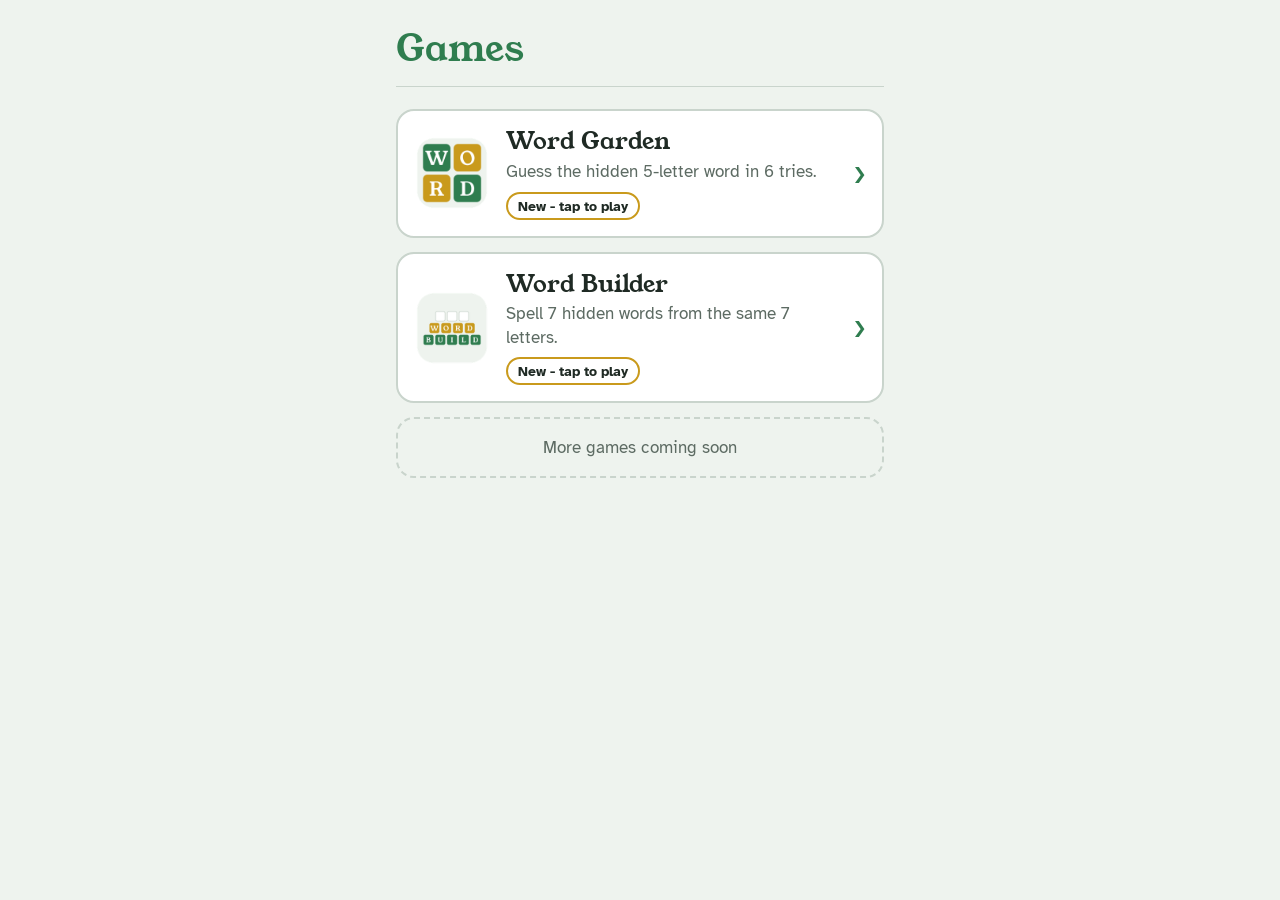
==== web/index.html @ fb746c7c "First Upload" ====
<!doctype html>
<html lang="en">
<head>
  <meta charset="utf-8">
  <meta name="viewport" content="width=device-width, initial-scale=1, maximum-scale=1, user-scalable=no">
  <title>Games</title>
  <!-- Shared fonts and colors first, then the home screen's own styles -->
  <link rel="stylesheet" href="shared/theme.css">
  <link rel="stylesheet" href="home.css">
</head>
<body>

  <!-- Home screen: the title and one big card per game -->
  <main class="home">
    <header class="home-header">
      <h1 id="collectionTitle">Games</h1>
    </header>

    <!-- The game cards are built by home.js from the list in games.js -->
    <div class="game-list" id="gameList"></div>
  </main>

  <!-- games.js must load before home.js -->
  <script src="games.js"></script>
  <script src="home.js"></script>
  <!-- Keeps a copy on the phone for offline play and picks up updates -->
  <script src="shared/offline.js"></script>
</body>
</html>
---- web/shared/theme.css ----
/* =============================================================
   Shared look for every game: fonts, colors, and page basics.
   Each game's own style.css adds its specific layout on top.
   Change a color here and every game follows.
   ============================================================= */

/* ---------- Fonts (stored in the fonts folder, so it works offline) ---------- */
@font-face {
  font-family: "Atkinson Hyperlegible";
  font-weight: 400;
  src: url(fonts/ah-400.woff2) format("woff2");
}
@font-face {
  font-family: "Atkinson Hyperlegible";
  font-weight: 700;
  src: url(fonts/ah-700.woff2) format("woff2");
}
@font-face {
  font-family: "Young Serif";
  font-weight: 400;
  src: url(fonts/ys-400.woff2) format("woff2");
}

/* ---------- Colors and fonts ---------- */
:root {
  --bg: #eef3ee;        /* page background */
  --surface: #ffffff;   /* empty tiles, panels */
  --fg: #1f2a24;        /* main text */
  --muted: #5d6b63;     /* secondary text */
  --line: #c9d4cc;      /* borders */
  --key: #d9e2db;       /* keyboard keys */
  --key-fg: #1f2a24;
  --green: #2f7d4f;     /* right letter, right spot */
  --gold: #c99a1c;      /* right letter, wrong spot */
  --gray: #7b857f;      /* letter not in the word */
  --on-tile: #ffffff;   /* text on colored tiles */
  --accent: #2f7d4f;    /* title and main buttons */

  --display: "Young Serif", Georgia, "Times New Roman", serif;
  --body: "Atkinson Hyperlegible", "Segoe UI", Roboto, Arial, sans-serif;
}

/* Dark mode colors (used when the phone is set to dark mode) */
@media (prefers-color-scheme: dark) {
  :root {
    --bg: #141a16;
    --surface: #1e2621;
    --fg: #eef3ee;
    --muted: #a3b1a8;
    --line: #3a4740;
    --key: #36443c;
    --key-fg: #eef3ee;
    --green: #3d9a63;
    --gold: #d6a92a;
    --gray: #59625d;
    --accent: #5cb882;
    color-scheme: dark;
  }
}

/* ---------- Page ---------- */
* { box-sizing: border-box; }
[hidden] { display: none !important; }

html, body { height: 100%; }

body {
  margin: 0;
  background: var(--bg);
  color: var(--fg);
  font-family: var(--body);
  font-size: 18px;
  -webkit-tap-highlight-color: transparent;
  overscroll-behavior: none;
}

button {
  -webkit-user-select: none;
  user-select: none;
}
---- web/home.css ----
/* =============================================================
   Home screen styles.
   Fonts and colors come from shared/theme.css.
   ============================================================= */

.home {
  min-height: 100%;
  max-width: 520px;
  margin: 0 auto;
  padding-inline: 16px;
  padding-block: 28px 24px;
  display: flex;
  flex-direction: column;
  gap: 22px;
}

/* ---------- Title ---------- */
.home-header {
  display: flex;
  flex-direction: column;
  padding-bottom: 16px;
  border-bottom: 1px solid var(--line);
}

.home-header h1 {
  margin: 0;
  font-family: var(--display);
  font-weight: 400;
  font-size: 2.3rem;
  line-height: 1.15;
  color: var(--accent);
  text-wrap: balance;
}

/* ---------- Game cards ---------- */
.game-list {
  display: flex;
  flex-direction: column;
  gap: 14px;
}

.game-card {
  display: flex;
  align-items: center;
  gap: 16px;
  padding: 16px;
  border: 2px solid var(--line);
  border-radius: 18px;
  background: var(--surface);
  color: var(--fg);
  text-decoration: none;
  -webkit-tap-highlight-color: transparent;
}

.game-card:active {
  transform: scale(0.98);
  border-color: var(--accent);
}

.game-card:focus-visible {
  outline: 3px solid var(--accent);
  outline-offset: 3px;
}

.game-icon {
  width: 76px;
  height: 76px;
  flex: none;
  border-radius: 16px;
}

.game-text {
  flex: 1;
  min-width: 0;
  display: flex;
  flex-direction: column;
  gap: 4px;
}

.game-name {
  font-family: var(--display);
  font-size: 1.5rem;
  line-height: 1.2;
  color: var(--fg);
}

.game-description {
  font-size: 1.05rem;
  line-height: 1.4;
  color: var(--muted);
}

.game-status {
  align-self: flex-start;
  margin-top: 4px;
  padding: 3px 10px;
  border: 2px solid var(--gold);
  border-radius: 999px;
  font-size: 0.9rem;
  font-weight: 700;
  color: var(--fg);
}

.game-arrow {
  flex: none;
  font-size: 2.4rem;
  line-height: 1;
  color: var(--accent);
}

/* Dashed box under the list */
.coming-soon {
  padding: 18px;
  border: 2px dashed var(--line);
  border-radius: 18px;
  text-align: center;
  font-size: 1.05rem;
  color: var(--muted);
}

@media (prefers-reduced-motion: reduce) {
  .game-card:active { transform: none; }
}
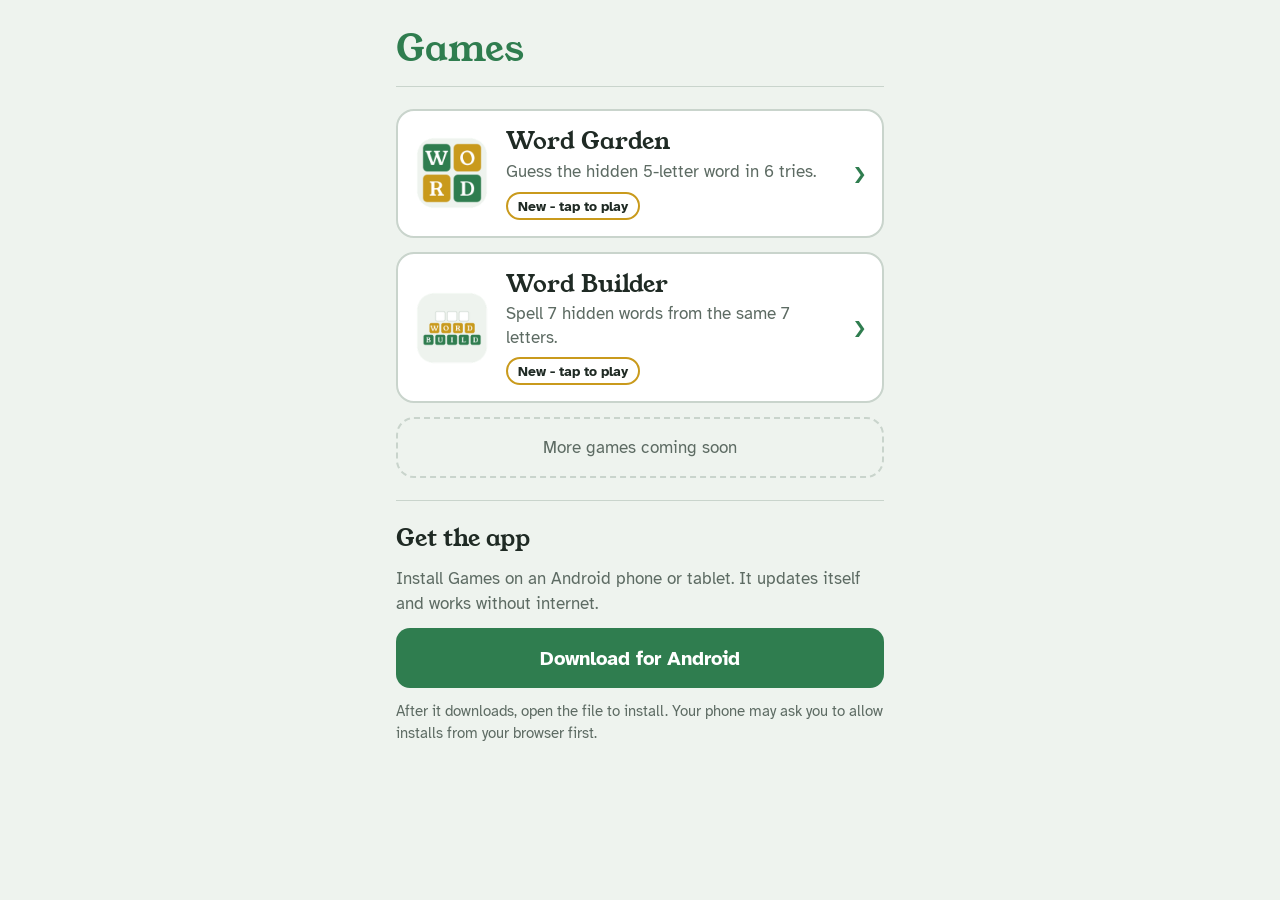
==== commit 1a25ecce: "Random order and download button" ====
--- a/web/index.html
+++ b/web/index.html
@@ -18,6 +18,15 @@
 
     <!-- The game cards are built by home.js from the list in games.js -->
     <div class="game-list" id="gameList"></div>
+
+    <!-- "Get the app" box. Shown only in a web browser on Android or a computer:
+         hidden inside the app itself, and on iPhones (the app file is Android-only). -->
+    <section class="get-app" id="getApp" hidden>
+      <h2>Get the app</h2>
+      <p>Install Games on an Android phone or tablet. It updates itself and works without internet.</p>
+      <a class="download-btn" href="download/Games.apk" download>Download for Android</a>
+      <p class="get-app-note">After it downloads, open the file to install. Your phone may ask you to allow installs from your browser first.</p>
+    </section>
   </main>
 
   <!-- games.js must load before home.js -->
--- a/web/home.css
+++ b/web/home.css
@@ -118,6 +118,49 @@
   color: var(--muted);
 }
 
+/* ---------- "Get the app" box (website only) ---------- */
+.get-app {
+  padding-block: 20px 4px;
+  border-top: 1px solid var(--line);
+  display: flex;
+  flex-direction: column;
+  gap: 12px;
+}
+
+.get-app h2 {
+  margin: 0;
+  font-family: var(--display);
+  font-weight: 400;
+  font-size: 1.5rem;
+  color: var(--fg);
+}
+
+.get-app p {
+  margin: 0;
+  font-size: 1.05rem;
+  line-height: 1.45;
+  color: var(--muted);
+}
+
+.download-btn {
+  min-height: 60px;
+  display: flex;
+  align-items: center;
+  justify-content: center;
+  border-radius: 14px;
+  background: var(--accent);
+  color: var(--on-tile);
+  font: 700 1.25rem var(--body);
+  text-decoration: none;
+}
+
+.download-btn:focus-visible {
+  outline: 3px solid var(--accent);
+  outline-offset: 3px;
+}
+
+.get-app .get-app-note { font-size: 0.95rem; }
+
 @media (prefers-reduced-motion: reduce) {
   .game-card:active { transform: none; }
 }
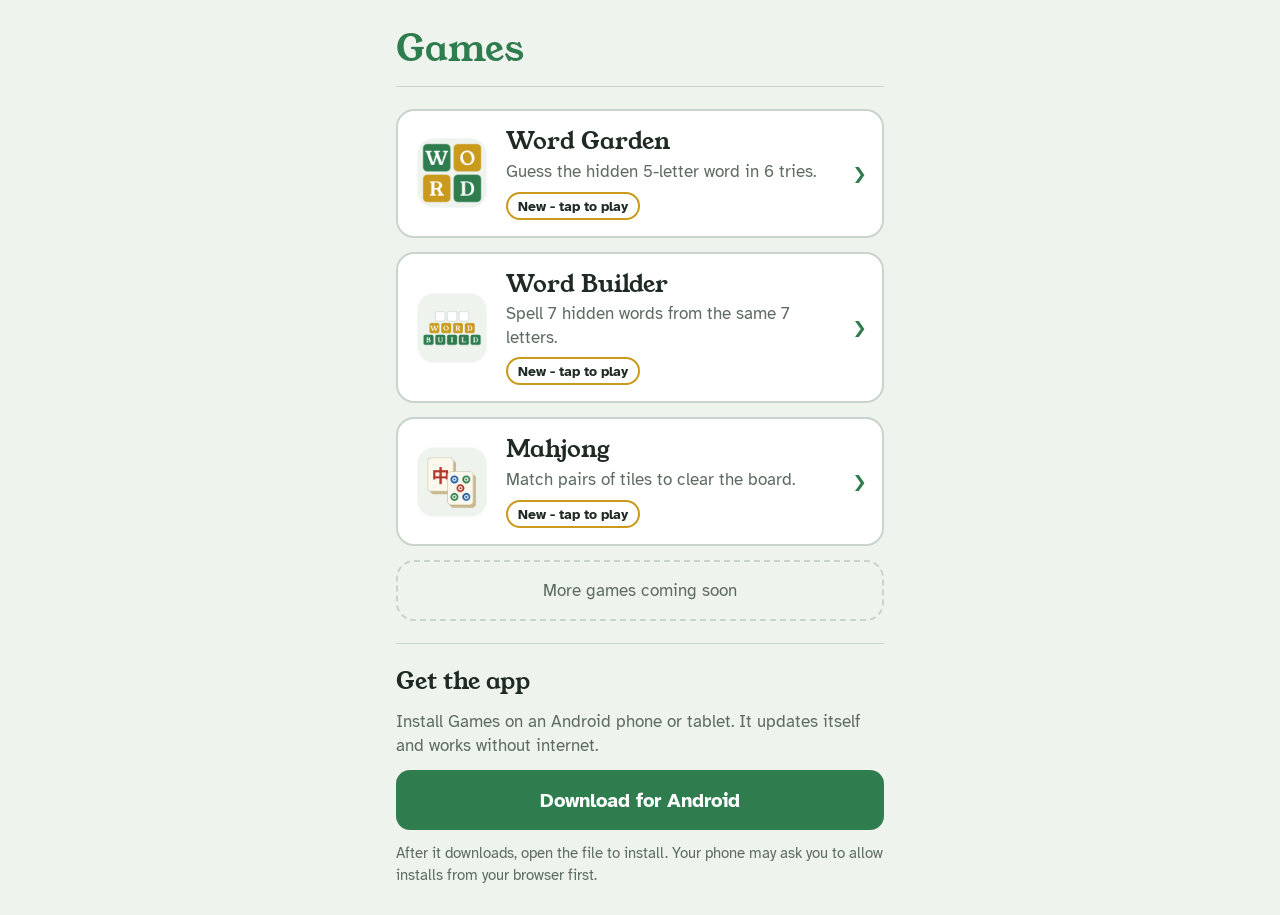
==== commit ee09b4be: "Mahjong update" ====
--- a/web/index.html
+++ b/web/index.html
@@ -24,7 +24,11 @@
     <section class="get-app" id="getApp" hidden>
       <h2>Get the app</h2>
       <p>Install Games on an Android phone or tablet. It updates itself and works without internet.</p>
-      <a class="download-btn" href="download/Games.apk" download>Download for Android</a>
+      <a class="download-btn" id="downloadBtn" href="download/Games.apk" download>Download for Android</a>
+      <!-- Shown after the button is tapped, since phones often download quietly -->
+      <p class="download-status" id="downloadStatus" role="status" hidden>
+        <b>Downloading…</b> When it's done, open <b>Files → Downloads</b> and tap <b>Games.apk</b> to install.
+      </p>
       <p class="get-app-note">After it downloads, open the file to install. Your phone may ask you to allow installs from your browser first.</p>
     </section>
   </main>
--- a/web/home.css
+++ b/web/home.css
@@ -161,6 +161,15 @@
 
 .get-app .get-app-note { font-size: 0.95rem; }
 
+/* "Downloading..." message under the button */
+.get-app .download-status {
+  padding: 12px 14px;
+  border: 2px solid var(--accent);
+  border-radius: 12px;
+  background: var(--surface);
+  color: var(--fg);
+}
+
 @media (prefers-reduced-motion: reduce) {
   .game-card:active { transform: none; }
 }
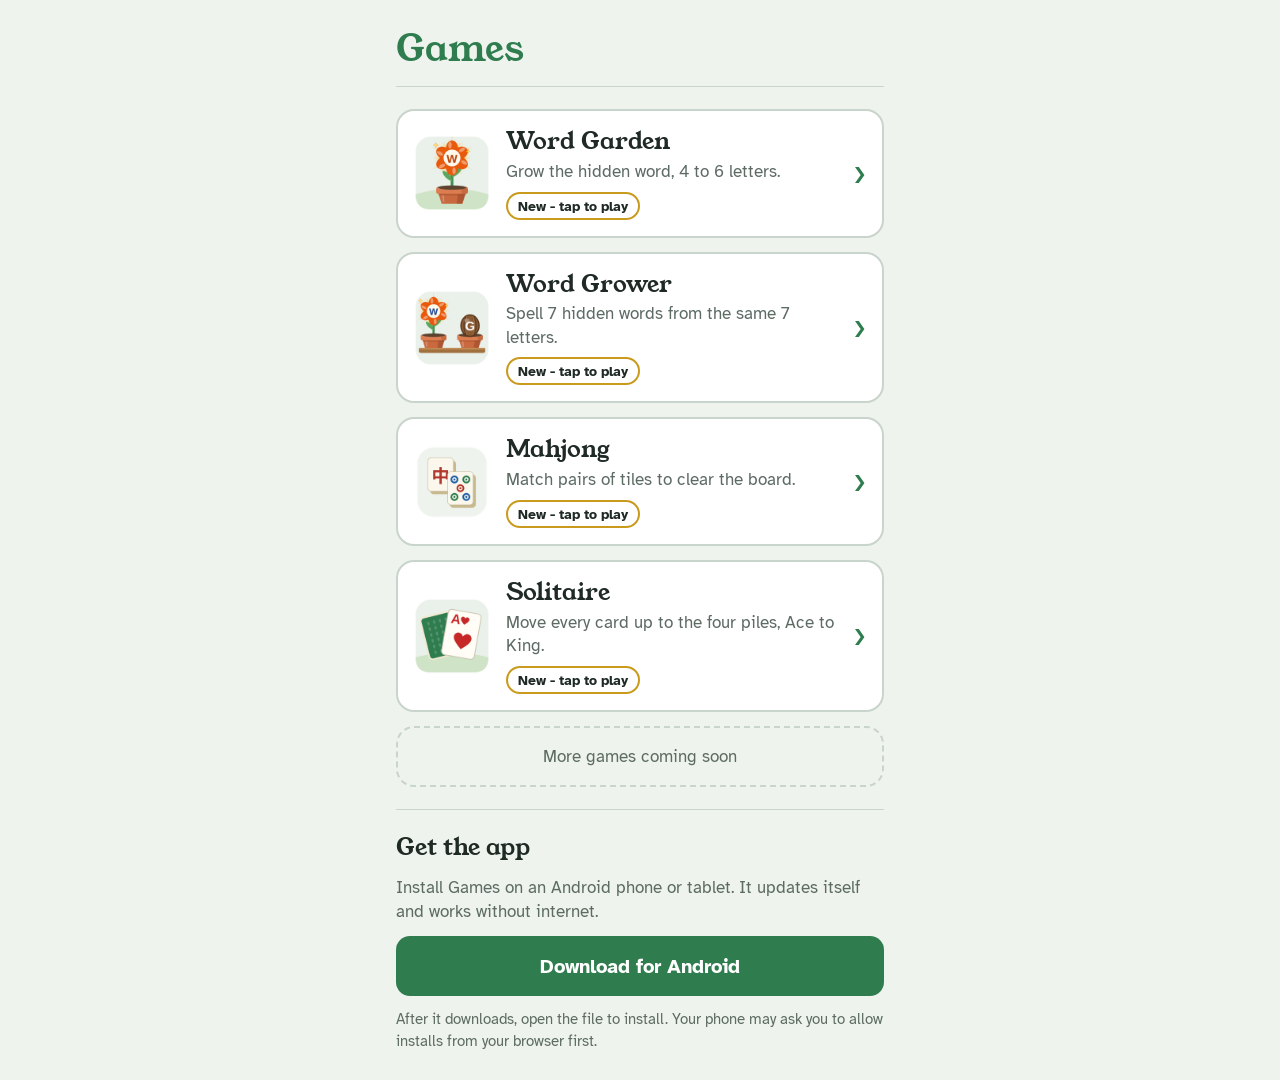
==== commit 324d1721: "Apple Support - Solitaire - New Icon" ====
--- a/web/index.html
+++ b/web/index.html
@@ -2,7 +2,16 @@
 <html lang="en">
 <head>
   <meta charset="utf-8">
-  <meta name="viewport" content="width=device-width, initial-scale=1, maximum-scale=1, user-scalable=no">
+  <meta name="viewport" content="width=device-width, initial-scale=1, maximum-scale=1, user-scalable=no, viewport-fit=cover">
+  <!-- Lets iPhones (and Android browsers) add Games to the home screen as an app -->
+  <link rel="manifest" href="manifest.webmanifest">
+  <link rel="apple-touch-icon" href="shared/icons/apple-touch-icon.png">
+  <meta name="apple-mobile-web-app-capable" content="yes">
+  <meta name="mobile-web-app-capable" content="yes">
+  <meta name="apple-mobile-web-app-title" content="Games">
+  <meta name="apple-mobile-web-app-status-bar-style" content="default">
+  <meta name="theme-color" content="#eef3ee" media="(prefers-color-scheme: light)">
+  <meta name="theme-color" content="#141a16" media="(prefers-color-scheme: dark)">
   <title>Games</title>
   <!-- Shared fonts and colors first, then the home screen's own styles -->
   <link rel="stylesheet" href="shared/theme.css">
@@ -19,8 +28,8 @@
     <!-- The game cards are built by home.js from the list in games.js -->
     <div class="game-list" id="gameList"></div>
 
-    <!-- "Get the app" box. Shown only in a web browser on Android or a computer:
-         hidden inside the app itself, and on iPhones (the app file is Android-only). -->
+    <!-- "Get the app" box for Android phones and computers.
+         Hidden inside the app itself, and on iPhones (the app file is Android-only). -->
     <section class="get-app" id="getApp" hidden>
       <h2>Get the app</h2>
       <p>Install Games on an Android phone or tablet. It updates itself and works without internet.</p>
@@ -31,6 +40,21 @@
       </p>
       <p class="get-app-note">After it downloads, open the file to install. Your phone may ask you to allow installs from your browser first.</p>
     </section>
+
+    <!-- "Get the app" box for iPhones and iPads: they add the website to the home screen instead.
+         Hidden once Games has been opened from the home screen. -->
+    <section class="get-app" id="getAppIphone" hidden>
+      <h2>Put Games on your iPhone</h2>
+      <p>Add Games to your home screen. It opens like an app, updates itself and works without internet.</p>
+      <ol class="steps">
+        <li>Open this page in <b>Safari</b>, then tap the <b>Share</b> button
+          <!-- the iPhone share icon: a square with an arrow pointing up -->
+          <svg class="share-icon" viewBox="0 0 24 24" aria-label="Share button" fill="none" stroke="currentColor" stroke-width="2" stroke-linecap="round" stroke-linejoin="round"><path d="M12 3v12"/><path d="M8 7l4-4 4 4"/><path d="M6 11H5a1 1 0 0 0-1 1v8a1 1 0 0 0 1 1h14a1 1 0 0 0 1-1v-8a1 1 0 0 0-1-1h-1"/></svg>.
+          If you don't see it, tap the <b>•••</b> button first.</li>
+        <li>Scroll down and tap <b>Add to Home Screen</b>.</li>
+        <li>Tap <b>Add</b>. Games is now on your home screen.</li>
+      </ol>
+    </section>
   </main>
 
   <!-- games.js must load before home.js -->
--- a/web/shared/theme.css
+++ b/web/shared/theme.css
@@ -64,8 +64,21 @@
 
 html, body { height: 100%; }
 
+/* Use the part of the screen that's actually visible (iPhone Safari's toolbars can cover 100%) */
+@supports (height: 100dvh) {
+  html, body { height: 100dvh; }
+}
+
+/* A quick double-tap never zooms the page */
+html { touch-action: manipulation; }
+
 body {
   margin: 0;
+  /* Keep everything clear of the notch and the bar at the bottom of newer iPhones */
+  padding: env(safe-area-inset-top) env(safe-area-inset-right) env(safe-area-inset-bottom) env(safe-area-inset-left);
+  -webkit-touch-callout: none;   /* no pop-up menu when holding a finger on a card or tile */
+  -webkit-user-select: none;     /* no text highlighting by accident */
+  user-select: none;
   background: var(--bg);
   color: var(--fg);
   font-family: var(--body);
--- a/web/home.css
+++ b/web/home.css
@@ -170,6 +170,23 @@
   color: var(--fg);
 }
 
+/* iPhone steps: numbered list with the Share icon drawn inline */
+.steps {
+  margin: 0;
+  padding-left: 1.4em;
+  display: grid;
+  gap: 8px;
+  font-size: 1.05rem;
+  line-height: 1.45;
+  color: var(--fg);
+}
+.share-icon {
+  width: 1.3em;
+  height: 1.3em;
+  vertical-align: -0.25em;
+  color: #1a73e8;   /* the blue iPhone uses for its Share button */
+}
+
 @media (prefers-reduced-motion: reduce) {
   .game-card:active { transform: none; }
 }
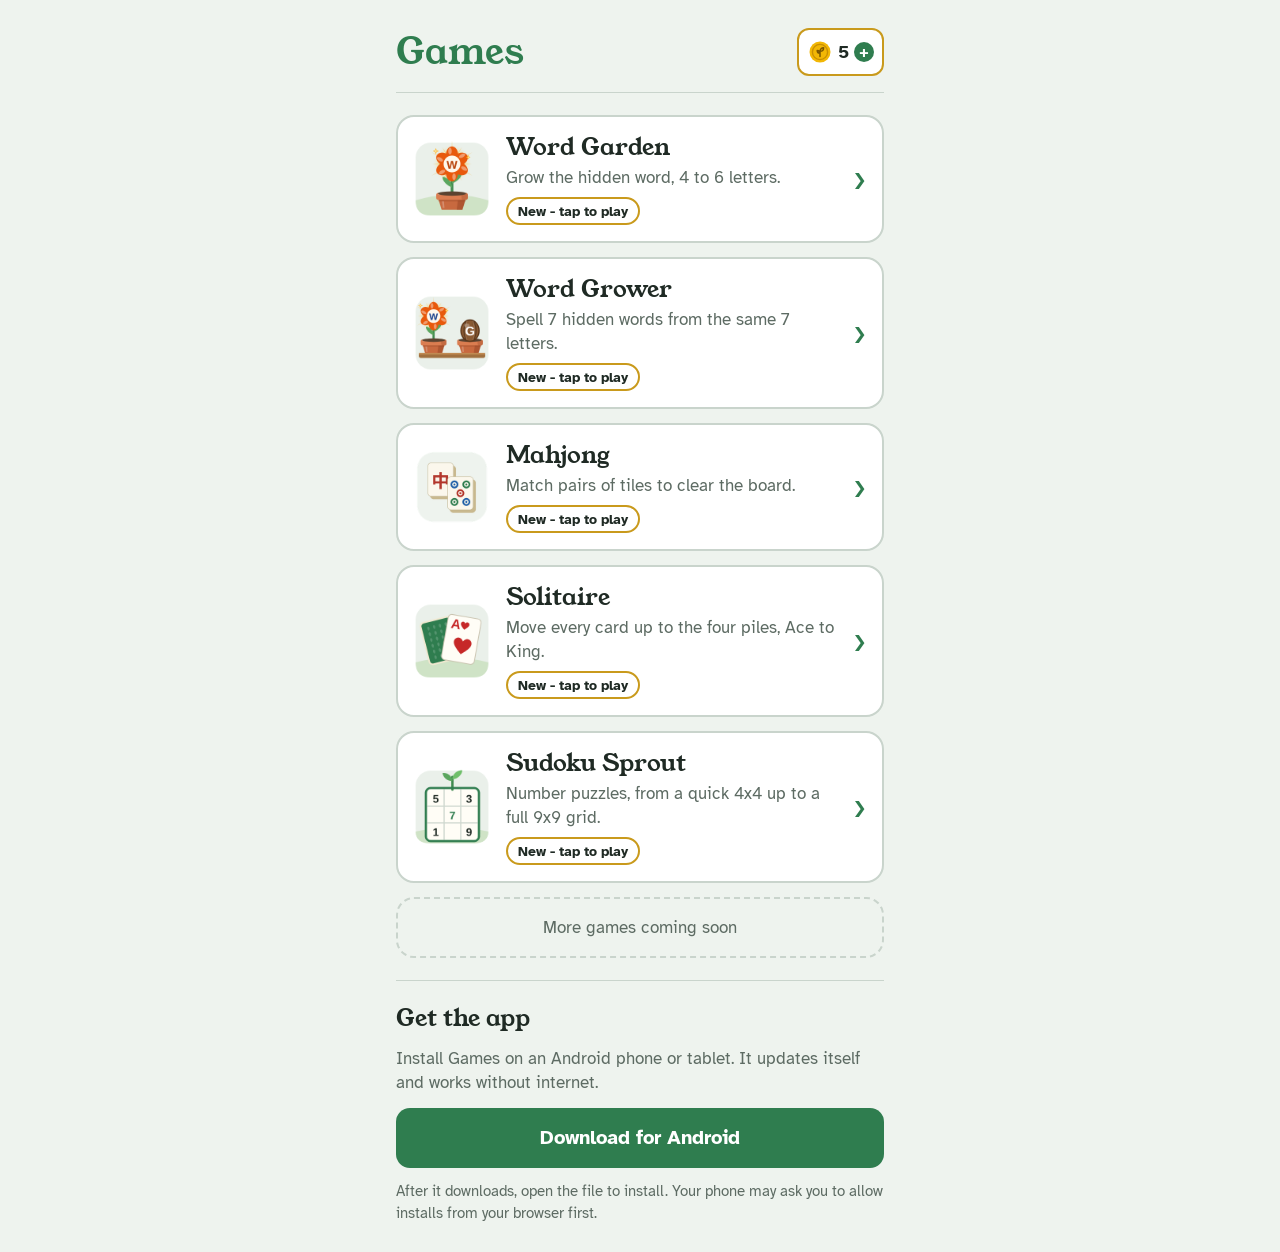
==== commit 65d88e5d: "Coins for Hints added" ====
--- a/web/index.html
+++ b/web/index.html
@@ -16,6 +16,7 @@
   <!-- Shared fonts and colors first, then the home screen's own styles -->
   <link rel="stylesheet" href="shared/theme.css">
   <link rel="stylesheet" href="home.css">
+  <link rel="stylesheet" href="shared/coins.css">
 </head>
 <body>
 
@@ -57,6 +58,8 @@
     </section>
   </main>
 
+  <!-- The coin wallet shared by all games -->
+  <script src="shared/coins.js"></script>
   <!-- games.js must load before home.js -->
   <script src="games.js"></script>
   <script src="home.js"></script>
--- a/web/shared/coins.css
+++ b/web/shared/coins.css
@@ -0,0 +1,197 @@
+/* =============================================================
+   Coins: the coin button at the top, the price on the Hint
+   button, and the "Add coins" panel. Used by every game and the
+   home screen (see coins.js). Colors come from theme.css.
+   ============================================================= */
+
+.coin-ico { width: 1.25em; height: 1.25em; flex: none; display: block; }
+
+/* ---------- Coin button at the top ---------- */
+.coin-chip {
+  flex: none;
+  min-height: 48px;
+  padding: 6px 8px 6px 9px;
+  display: inline-flex;
+  align-items: center;
+  gap: 5px;
+  border: 2px solid var(--gold);
+  border-radius: 12px;
+  background: var(--surface);
+  color: var(--fg);
+  font: 700 1.1rem var(--body);
+  font-variant-numeric: tabular-nums;
+  cursor: pointer;
+  touch-action: manipulation;
+  -webkit-tap-highlight-color: transparent;
+}
+.coin-chip .coin-ico { width: 24px; height: 24px; }
+.coin-chip .coin-num { min-width: 1ch; text-align: center; }
+.coin-chip .coin-plus {
+  width: 20px;
+  height: 20px;
+  display: grid;
+  place-items: center;
+  border-radius: 50%;
+  background: var(--accent);
+  color: var(--on-tile);
+  font-size: 1rem;
+  line-height: 1;
+}
+.coin-chip:active { transform: scale(0.96); }
+.coin-chip:focus-visible { outline: 3px solid var(--accent); outline-offset: 2px; }
+.coin-chip.bump { animation: coinBump 0.4s ease-out; }
+@keyframes coinBump { 40% { transform: scale(1.12); } }
+
+/* In a game: a coins box beside the "in a row" box, the same size and shape */
+.title-boxes { flex: none; display: flex; gap: 10px; align-items: stretch; }
+.title-row.has-coins { gap: 10px; }
+.title-row.has-coins .title-left { gap: 10px; }
+.title-row.has-coins .streak { min-width: 84px; padding: 4px 12px; }
+.title-row.has-coins .streak-label,
+.coin-box .coin-label {
+  white-space: nowrap;
+  font-size: 0.75rem;
+  font-weight: 700;
+  color: var(--muted);
+  text-transform: uppercase;
+  letter-spacing: 0.06em;
+}
+.coin-box {
+  position: relative;
+  min-width: 84px;
+  min-height: 0;
+  padding: 4px 12px;
+  flex-direction: column;
+  justify-content: center;
+  gap: 0;
+  line-height: 1.1;
+}
+.coin-box .coin-top { display: flex; align-items: center; gap: 4px; font-size: 1.5rem; }
+.coin-box .coin-ico { width: 22px; height: 22px; }
+.coin-box .coin-plus {               /* small green "+" on the corner */
+  position: absolute;
+  top: -8px;
+  right: -8px;
+  width: 21px;
+  height: 21px;
+  box-shadow: 0 0 0 2px var(--bg);
+}
+/* The game's name goes onto two lines when it needs to ("Sudoku / Sprout") */
+.title-row.has-coins h1 {
+  min-width: 0;
+  font-size: 1.35rem;
+  white-space: normal;
+  line-height: 1.05;
+}
+/* Small phones: everything a touch smaller so it all fits */
+@media (max-width: 370px) {
+  .title-boxes, .title-row.has-coins, .title-row.has-coins .title-left { gap: 8px; }
+  .coin-box, .title-row.has-coins .streak { min-width: 74px; padding-inline: 8px; }
+  .coin-box .coin-top, .title-row.has-coins .streak-num { font-size: 1.35rem; }
+  .coin-box .coin-ico { width: 20px; height: 20px; }
+  .title-row.has-coins .streak-label, .coin-box .coin-label { font-size: 0.7rem; letter-spacing: 0.04em; }
+  .title-row.has-coins h1 { font-size: 1.2rem; }
+}
+@media (max-width: 335px) {
+  .coin-box, .title-row.has-coins .streak { min-width: 66px; padding-inline: 6px; }
+  .title-row.has-coins h1 { font-size: 1.1rem; }
+  .title-row.has-coins .home-btn { width: 44px; height: 44px; }
+}
+
+/* On the home screen: next to the title */
+.home-header.has-coins { flex-direction: row; align-items: center; justify-content: space-between; gap: 12px; }
+
+/* ---------- "1 coin" price on the Hint button ---------- */
+.coin-cost {
+  display: inline-flex;
+  align-items: center;
+  gap: 2px;
+  margin-left: 5px;
+  vertical-align: -3px;
+  font-size: 0.85em;
+  color: var(--muted);
+}
+.coin-cost .coin-ico { width: 1.1em; height: 1.1em; }
+
+/* ---------- "Add coins" panel ---------- */
+.coin-sheet {
+  position: fixed;
+  inset: 0;
+  z-index: 20;   /* above every game's own panels */
+  display: flex;
+  align-items: flex-end;
+  justify-content: center;
+  background: rgba(20, 30, 24, 0.45);
+}
+.coin-sheet[hidden] { display: none; }
+
+.coin-panel {
+  width: 100%;
+  max-width: 520px;
+  max-height: 90%;
+  overflow: auto;
+  padding: 22px 20px calc(22px + env(safe-area-inset-bottom, 0px));
+  border-radius: 20px 20px 0 0;
+  background: var(--surface);
+  color: var(--fg);
+  display: flex;
+  flex-direction: column;
+  gap: 14px;
+  font-family: var(--body);
+}
+.coin-panel h2 { margin: 0; font-family: var(--display); font-weight: 400; font-size: 1.7rem; }
+.coin-panel p { margin: 0; font-size: 1.1rem; line-height: 1.5; }
+.coin-why { font-weight: 700; color: var(--accent); }
+.coin-balance { display: flex; align-items: center; gap: 8px; font-size: 1.3rem !important; }
+.coin-balance .coin-ico { width: 30px; height: 30px; }
+.coin-balance b { font-size: 1.6rem; font-variant-numeric: tabular-nums; }
+
+.coin-packs { display: grid; grid-template-columns: repeat(3, 1fr); gap: 10px; }
+.coin-pack {
+  min-height: 92px;
+  padding: 10px 4px;
+  display: flex;
+  flex-direction: column;
+  align-items: center;
+  justify-content: center;
+  gap: 4px;
+  border: 2px solid var(--gold);
+  border-radius: 14px;
+  background: var(--surface);
+  color: var(--fg);
+  font: 400 0.95rem var(--body);
+  cursor: pointer;
+  touch-action: manipulation;
+}
+.coin-pack .coin-ico { width: 28px; height: 28px; }
+.coin-pack b { font-size: 1.5rem; line-height: 1; }
+.coin-pack span { color: var(--muted); }
+.coin-pack:active { transform: scale(0.97); }
+.coin-status { min-height: 1.5em; text-align: center; font-weight: 700; color: var(--accent); }
+
+.coin-done {
+  min-height: 60px;
+  border: 0;
+  border-radius: 14px;
+  background: var(--accent);
+  color: var(--on-tile);
+  font: 700 1.3rem var(--body);
+  cursor: pointer;
+}
+.coin-pack:focus-visible, .coin-done:focus-visible { outline: 3px solid var(--accent); outline-offset: 2px; }
+.coin-panel:focus { outline: none; }
+
+/* Very narrow phones: a bit tighter */
+@media (max-width: 360px) {
+  .home-header .coin-chip { padding-inline: 6px; gap: 3px; font-size: 1rem; }
+  .home-header .coin-chip .coin-ico { width: 20px; height: 20px; }
+  .home-header .coin-chip .coin-plus { width: 17px; height: 17px; font-size: 0.9rem; }
+}
+/* Small phones: keep the price on the Hint button close */
+@media (max-width: 380px) {
+  .coin-cost { margin-left: 3px; }
+}
+
+@media (prefers-reduced-motion: reduce) {
+  .coin-chip.bump { animation: none; }
+}
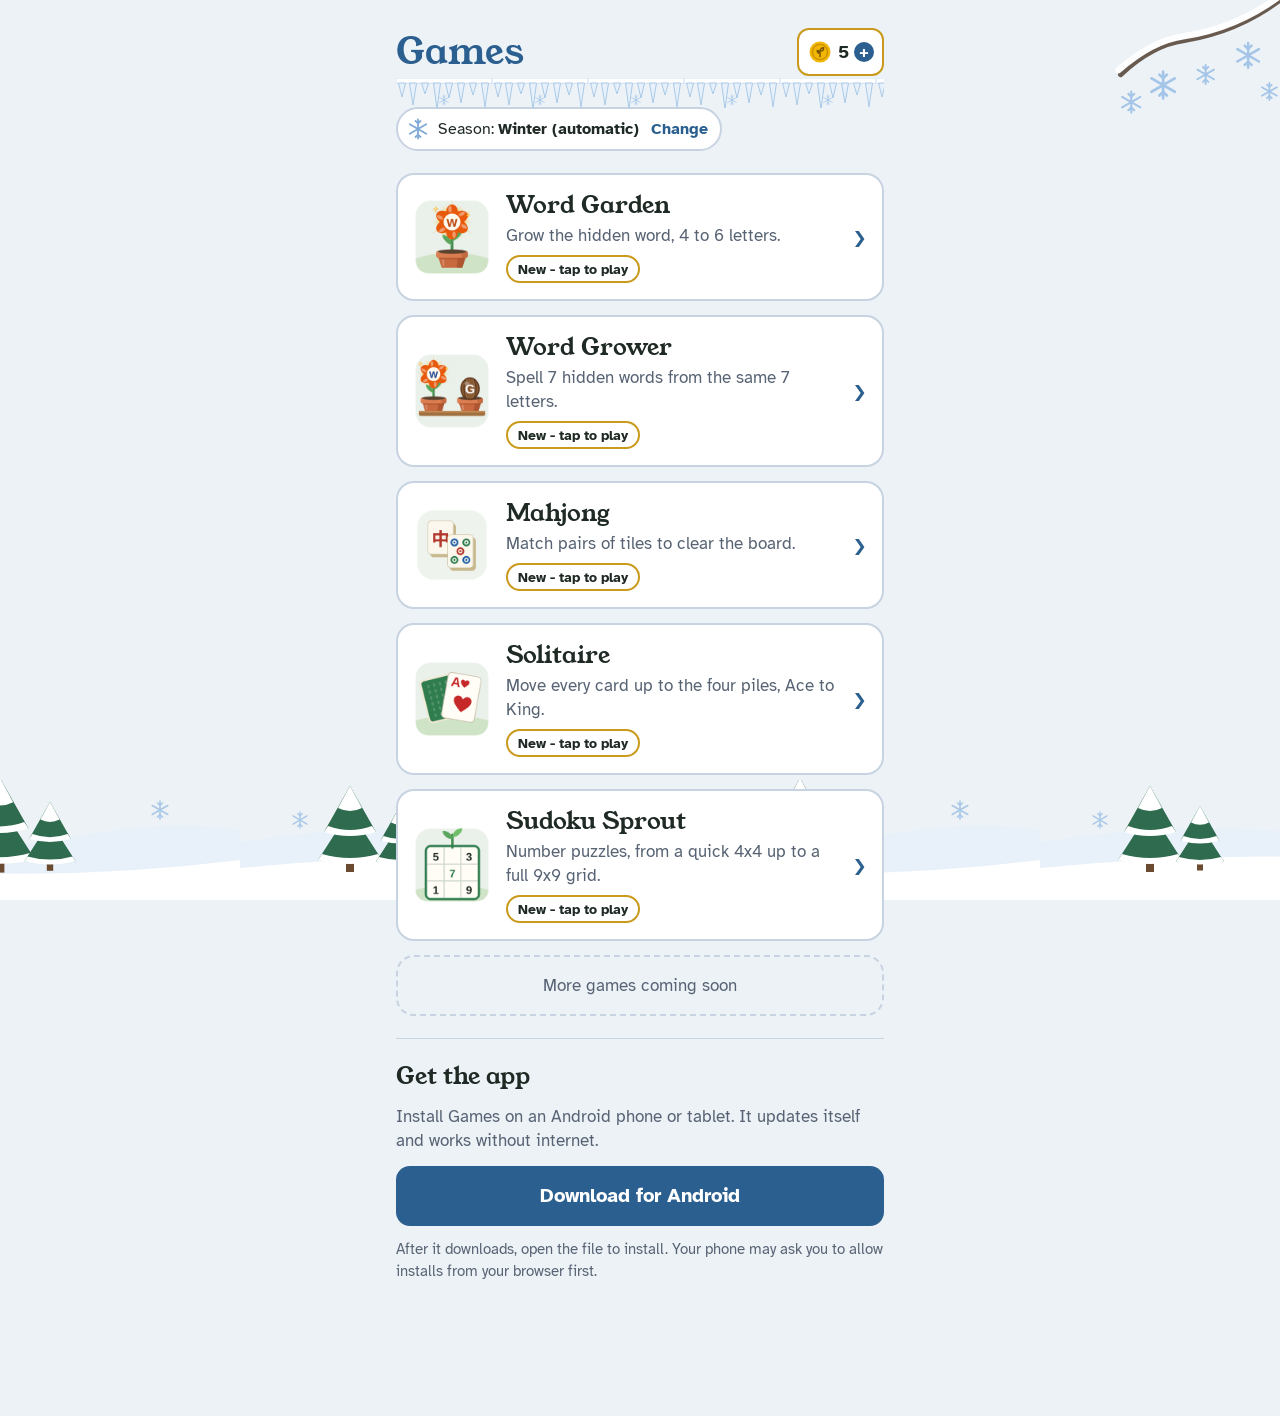
==== commit 7b1ae7e7: "Seasons added" ====
--- a/web/index.html
+++ b/web/index.html
@@ -17,6 +17,9 @@
   <link rel="stylesheet" href="shared/theme.css">
   <link rel="stylesheet" href="home.css">
   <link rel="stylesheet" href="shared/coins.css">
+  <!-- Seasonal look (spring, summer, fall, winter) - picked on the home screen -->
+  <link rel="stylesheet" href="shared/seasons.css">
+  <script src="shared/season.js"></script>
 </head>
 <body>
 
--- a/web/shared/seasons.css
+++ b/web/shared/seasons.css
@@ -0,0 +1,189 @@
+/* =============================================================
+   Seasons: spring, summer, fall and winter looks for every screen.
+   season.js picks the season (from the calendar, or the player's
+   choice on the home screen) and sets <html data-season="...">.
+   Game boards keep their own colors so they stay easy to read;
+   only the page, buttons, titles and decorations change.
+   ============================================================= */
+
+/* ---------- Fall: warm cream, pumpkin orange, falling leaves ---------- */
+html[data-season="fall"] { --bg: #f6eee4; --surface: #fffdf9; --line: #e2cdb5; --key: #ecdcc8; --accent: #a64b1c; --muted: #6e5d50; }
+@media (prefers-color-scheme: dark) { html[data-season="fall"] { --bg: #1c1611; --surface: #271f18; --line: #4a3a2c; --key: #4a3a2d; --accent: #e08a4f; --muted: #b9a796; } }
+html[data-season="fall"] { --season-garland: url("data:image/svg+xml,%3Csvg xmlns='http://www.w3.org/2000/svg' width='96' height='30' viewBox='0 0 96 30' %3E%3Cpath d='M0 4 Q24 12 48 4 Q72 12 96 4' stroke='%238a5a2b' stroke-width='1.6' fill='none'/%3E%3Cg transform='translate%2812 16%29 rotate%28-12%29 scale%281%29'%3E%3Cpath d='M0 -9C-5.5 -5 -6 2 0 9C6 2 5.5 -5 0 -9Z' fill='%23d9822b'/%3E%3Cpath d='M0 -6V11' stroke='%238a3d12' stroke-width='1.1' stroke-linecap='round'/%3E%3C/g%3E%3Cg transform='translate%2836 17%29 rotate%288%29 scale%280.85%29'%3E%3Cpath fill='%23c4471c' d='M0 -10 L2 -5 L6 -7 L5 -2 L10 -1 L6 2 L8 6 L3 5 L1 9 L0 6 L-1 9 L-3 5 L-8 6 L-6 2 L-10 -1 L-5 -2 L-6 -7 L-2 -5Z'/%3E%3Cpath d='M0 6V13' stroke='%236e3b14' stroke-width='1.2' stroke-linecap='round'/%3E%3C/g%3E%3Cg transform='translate%2860 16%29 rotate%2810%29 scale%281%29'%3E%3Cpath d='M0 -9C-5.5 -5 -6 2 0 9C6 2 5.5 -5 0 -9Z' fill='%23d6a42a'/%3E%3Cpath d='M0 -6V11' stroke='%237d5a0d' stroke-width='1.1' stroke-linecap='round'/%3E%3C/g%3E%3Cg transform='translate%2884 17%29 rotate%28-6%29 scale%280.85%29'%3E%3Cpath fill='%23e07a1f' d='M0 -10 L2 -5 L6 -7 L5 -2 L10 -1 L6 2 L8 6 L3 5 L1 9 L0 6 L-1 9 L-3 5 L-8 6 L-6 2 L-10 -1 L-5 -2 L-6 -7 L-2 -5Z'/%3E%3Cpath d='M0 6V13' stroke='%236e3b14' stroke-width='1.2' stroke-linecap='round'/%3E%3C/g%3E%3C/svg%3E"); --season-corner: url("data:image/svg+xml,%3Csvg xmlns='http://www.w3.org/2000/svg' width='160' height='110' viewBox='0 0 160 110' %3E%3Cpath d='M160 0 Q120 30 70 38 Q40 42 10 70' stroke='%236b4022' stroke-width='5' fill='none' stroke-linecap='round'/%3E%3Cpath d='M118 26 Q112 50 96 64' stroke='%236b4022' stroke-width='3' fill='none' stroke-linecap='round'/%3E%3Cg transform='translate%28140 18%29 rotate%2820%29 scale%281.6%29'%3E%3Cpath fill='%23c4471c' d='M0 -10 L2 -5 L6 -7 L5 -2 L10 -1 L6 2 L8 6 L3 5 L1 9 L0 6 L-1 9 L-3 5 L-8 6 L-6 2 L-10 -1 L-5 -2 L-6 -7 L-2 -5Z'/%3E%3Cpath d='M0 6V13' stroke='%236e3b14' stroke-width='1.2' stroke-linecap='round'/%3E%3C/g%3E%3Cg transform='translate%28100 40%29 rotate%28-15%29 scale%281.5%29'%3E%3Cpath fill='%23e07a1f' d='M0 -10 L2 -5 L6 -7 L5 -2 L10 -1 L6 2 L8 6 L3 5 L1 9 L0 6 L-1 9 L-3 5 L-8 6 L-6 2 L-10 -1 L-5 -2 L-6 -7 L-2 -5Z'/%3E%3Cpath d='M0 6V13' stroke='%236e3b14' stroke-width='1.2' stroke-linecap='round'/%3E%3C/g%3E%3Cg transform='translate%2870 38%29 rotate%2830%29 scale%281.3%29'%3E%3Cpath fill='%23d6a42a' d='M0 -10 L2 -5 L6 -7 L5 -2 L10 -1 L6 2 L8 6 L3 5 L1 9 L0 6 L-1 9 L-3 5 L-8 6 L-6 2 L-10 -1 L-5 -2 L-6 -7 L-2 -5Z'/%3E%3Cpath d='M0 6V13' stroke='%236e3b14' stroke-width='1.2' stroke-linecap='round'/%3E%3C/g%3E%3Cg transform='translate%2840 52%29 rotate%28-30%29 scale%281.4%29'%3E%3Cpath fill='%23c4471c' d='M0 -10 L2 -5 L6 -7 L5 -2 L10 -1 L6 2 L8 6 L3 5 L1 9 L0 6 L-1 9 L-3 5 L-8 6 L-6 2 L-10 -1 L-5 -2 L-6 -7 L-2 -5Z'/%3E%3Cpath d='M0 6V13' stroke='%236e3b14' stroke-width='1.2' stroke-linecap='round'/%3E%3C/g%3E%3Cg transform='translate%2814 70%29 rotate%2810%29 scale%281.2%29'%3E%3Cpath fill='%23e07a1f' d='M0 -10 L2 -5 L6 -7 L5 -2 L10 -1 L6 2 L8 6 L3 5 L1 9 L0 6 L-1 9 L-3 5 L-8 6 L-6 2 L-10 -1 L-5 -2 L-6 -7 L-2 -5Z'/%3E%3Cpath d='M0 6V13' stroke='%236e3b14' stroke-width='1.2' stroke-linecap='round'/%3E%3C/g%3E%3Cg transform='translate%2896 66%29 rotate%2815%29 scale%281.3%29'%3E%3Cpath fill='%23b8401f' d='M0 -10 L2 -5 L6 -7 L5 -2 L10 -1 L6 2 L8 6 L3 5 L1 9 L0 6 L-1 9 L-3 5 L-8 6 L-6 2 L-10 -1 L-5 -2 L-6 -7 L-2 -5Z'/%3E%3Cpath d='M0 6V13' stroke='%236e3b14' stroke-width='1.2' stroke-linecap='round'/%3E%3C/g%3E%3Cg transform='translate%28128 40%29 rotate%28-40%29 scale%281.1%29'%3E%3Cpath fill='%23d6a42a' d='M0 -10 L2 -5 L6 -7 L5 -2 L10 -1 L6 2 L8 6 L3 5 L1 9 L0 6 L-1 9 L-3 5 L-8 6 L-6 2 L-10 -1 L-5 -2 L-6 -7 L-2 -5Z'/%3E%3Cpath d='M0 6V13' stroke='%236e3b14' stroke-width='1.2' stroke-linecap='round'/%3E%3C/g%3E%3C/svg%3E"); --season-scene: url("data:image/svg+xml,%3Csvg xmlns='http://www.w3.org/2000/svg' width='800' height='120' viewBox='0 0 800 120' preserveAspectRatio='xMidYMax slice'%3E%3Cpath d='M0 70 Q140 40 300 66 Q470 92 620 58 Q720 40 800 60V120H0Z' fill='%23d9a35c'/%3E%3Cpath d='M0 92 Q200 70 400 90 Q600 108 800 84V120H0Z' fill='%23b9772f'/%3E%3Crect x='115' y='34' width='10' height='50' fill='%236b4022'/%3E%3Ccircle cx='120' cy='30' r='26' fill='%23d9822b'/%3E%3Ccircle cx='102' cy='42' r='18' fill='%23c4471c'/%3E%3Ccircle cx='140' cy='40' r='19' fill='%23e0a02a'/%3E%3Crect x='515' y='34' width='10' height='50' fill='%236b4022'/%3E%3Ccircle cx='520' cy='30' r='26' fill='%23d9822b'/%3E%3Ccircle cx='502' cy='42' r='18' fill='%23c4471c'/%3E%3Ccircle cx='540' cy='40' r='19' fill='%23e0a02a'/%3E%3Cg transform='translate%28250 92%29 scale%281.0%29'%3E%3Cellipse rx='22' ry='17' fill='%23e8731a'/%3E%3Cellipse rx='10' ry='17' fill='%23f08a2c'/%3E%3Cpath d='M-12 -15 Q-14 0 -12 15 M12 -15 Q14 0 12 15' stroke='%23c45d10' stroke-width='2' fill='none'/%3E%3Cpath d='M0 -16 q2 -8 7 -10' stroke='%235b6b2a' stroke-width='3' fill='none' stroke-linecap='round'/%3E%3C/g%3E%3Cg transform='translate%28300 92%29 scale%280.75%29'%3E%3Cellipse rx='22' ry='17' fill='%23e8731a'/%3E%3Cellipse rx='10' ry='17' fill='%23f08a2c'/%3E%3Cpath d='M-12 -15 Q-14 0 -12 15 M12 -15 Q14 0 12 15' stroke='%23c45d10' stroke-width='2' fill='none'/%3E%3Cpath d='M0 -16 q2 -8 7 -10' stroke='%235b6b2a' stroke-width='3' fill='none' stroke-linecap='round'/%3E%3C/g%3E%3Cg transform='translate%28660 92%29 scale%281.1%29'%3E%3Cellipse rx='22' ry='17' fill='%23e8731a'/%3E%3Cellipse rx='10' ry='17' fill='%23f08a2c'/%3E%3Cpath d='M-12 -15 Q-14 0 -12 15 M12 -15 Q14 0 12 15' stroke='%23c45d10' stroke-width='2' fill='none'/%3E%3Cpath d='M0 -16 q2 -8 7 -10' stroke='%235b6b2a' stroke-width='3' fill='none' stroke-linecap='round'/%3E%3C/g%3E%3Cg transform='translate%28705 92%29 scale%280.8%29'%3E%3Cellipse rx='22' ry='17' fill='%23e8731a'/%3E%3Cellipse rx='10' ry='17' fill='%23f08a2c'/%3E%3Cpath d='M-12 -15 Q-14 0 -12 15 M12 -15 Q14 0 12 15' stroke='%23c45d10' stroke-width='2' fill='none'/%3E%3Cpath d='M0 -16 q2 -8 7 -10' stroke='%235b6b2a' stroke-width='3' fill='none' stroke-linecap='round'/%3E%3C/g%3E%3Cg transform='translate%2840 100%29 rotate%280%29 scale%281.1%29'%3E%3Cpath fill='%23c4471c' d='M0 -10 L2 -5 L6 -7 L5 -2 L10 -1 L6 2 L8 6 L3 5 L1 9 L0 6 L-1 9 L-3 5 L-8 6 L-6 2 L-10 -1 L-5 -2 L-6 -7 L-2 -5Z'/%3E%3Cpath d='M0 6V13' stroke='%236e3b14' stroke-width='1.2' stroke-linecap='round'/%3E%3C/g%3E%3Cg transform='translate%28190 106%29 rotate%2840%29 scale%281.1%29'%3E%3Cpath fill='%23e07a1f' d='M0 -10 L2 -5 L6 -7 L5 -2 L10 -1 L6 2 L8 6 L3 5 L1 9 L0 6 L-1 9 L-3 5 L-8 6 L-6 2 L-10 -1 L-5 -2 L-6 -7 L-2 -5Z'/%3E%3Cpath d='M0 6V13' stroke='%236e3b14' stroke-width='1.2' stroke-linecap='round'/%3E%3C/g%3E%3Cg transform='translate%28380 98%29 rotate%2880%29 scale%281.1%29'%3E%3Cpath fill='%23d6a42a' d='M0 -10 L2 -5 L6 -7 L5 -2 L10 -1 L6 2 L8 6 L3 5 L1 9 L0 6 L-1 9 L-3 5 L-8 6 L-6 2 L-10 -1 L-5 -2 L-6 -7 L-2 -5Z'/%3E%3Cpath d='M0 6V13' stroke='%236e3b14' stroke-width='1.2' stroke-linecap='round'/%3E%3C/g%3E%3Cg transform='translate%28450 108%29 rotate%28120%29 scale%281.1%29'%3E%3Cpath fill='%23c4471c' d='M0 -10 L2 -5 L6 -7 L5 -2 L10 -1 L6 2 L8 6 L3 5 L1 9 L0 6 L-1 9 L-3 5 L-8 6 L-6 2 L-10 -1 L-5 -2 L-6 -7 L-2 -5Z'/%3E%3Cpath d='M0 6V13' stroke='%236e3b14' stroke-width='1.2' stroke-linecap='round'/%3E%3C/g%3E%3Cg transform='translate%28590 104%29 rotate%28160%29 scale%281.1%29'%3E%3Cpath fill='%23e07a1f' d='M0 -10 L2 -5 L6 -7 L5 -2 L10 -1 L6 2 L8 6 L3 5 L1 9 L0 6 L-1 9 L-3 5 L-8 6 L-6 2 L-10 -1 L-5 -2 L-6 -7 L-2 -5Z'/%3E%3Cpath d='M0 6V13' stroke='%236e3b14' stroke-width='1.2' stroke-linecap='round'/%3E%3C/g%3E%3Cg transform='translate%28760 102%29 rotate%28200%29 scale%281.1%29'%3E%3Cpath fill='%23d6a42a' d='M0 -10 L2 -5 L6 -7 L5 -2 L10 -1 L6 2 L8 6 L3 5 L1 9 L0 6 L-1 9 L-3 5 L-8 6 L-6 2 L-10 -1 L-5 -2 L-6 -7 L-2 -5Z'/%3E%3Cpath d='M0 6V13' stroke='%236e3b14' stroke-width='1.2' stroke-linecap='round'/%3E%3C/g%3E%3Cg transform='translate%28340 112%29 rotate%28240%29 scale%281.1%29'%3E%3Cpath fill='%23c4471c' d='M0 -10 L2 -5 L6 -7 L5 -2 L10 -1 L6 2 L8 6 L3 5 L1 9 L0 6 L-1 9 L-3 5 L-8 6 L-6 2 L-10 -1 L-5 -2 L-6 -7 L-2 -5Z'/%3E%3Cpath d='M0 6V13' stroke='%236e3b14' stroke-width='1.2' stroke-linecap='round'/%3E%3C/g%3E%3C/svg%3E");
+  --season-a: url("data:image/svg+xml,%3Csvg xmlns='http://www.w3.org/2000/svg' viewBox='0 0 24 24'%3E%3Cpath d='M12 2C6.5 6 5.5 13 12 21.5C18.5 13 17.5 6 12 2Z' fill='%23d9822b'/%3E%3Cpath d='M12 5.5V22' stroke='%238a3d12' stroke-width='1.3' stroke-linecap='round'/%3E%3C/svg%3E"); --season-b: url("data:image/svg+xml,%3Csvg xmlns='http://www.w3.org/2000/svg' viewBox='0 0 24 24'%3E%3Cpath d='M12 2C6.5 6 5.5 13 12 21.5C18.5 13 17.5 6 12 2Z' fill='%23b8401f'/%3E%3Cpath d='M12 5.5V22' stroke='%236e220c' stroke-width='1.3' stroke-linecap='round'/%3E%3C/svg%3E"); --season-c: url("data:image/svg+xml,%3Csvg xmlns='http://www.w3.org/2000/svg' viewBox='0 0 24 24'%3E%3Cpath d='M12 2C6.5 6 5.5 13 12 21.5C18.5 13 17.5 6 12 2Z' fill='%23d6a42a'/%3E%3Cpath d='M12 5.5V22' stroke='%237d5a0d' stroke-width='1.3' stroke-linecap='round'/%3E%3C/svg%3E"); --season-pile: url("data:image/svg+xml,%3Csvg xmlns='http://www.w3.org/2000/svg' width='120' height='64' viewBox='0 0 120 64' %3E%3Cellipse cx='60' cy='60' rx='58' ry='10' fill='%23000' fill-opacity='.12'/%3E%3Cg transform='translate%2818 52%29 rotate%2830%29 scale%281.5%29'%3E%3Cpath fill='%23c4471c' d='M0 -10 L2 -5 L6 -7 L5 -2 L10 -1 L6 2 L8 6 L3 5 L1 9 L0 6 L-1 9 L-3 5 L-8 6 L-6 2 L-10 -1 L-5 -2 L-6 -7 L-2 -5Z'/%3E%3Cpath d='M0 6V13' stroke='%236e3b14' stroke-width='1.2' stroke-linecap='round'/%3E%3C/g%3E%3Cg transform='translate%2840 56%29 rotate%28-20%29 scale%281.5%29'%3E%3Cpath fill='%23e07a1f' d='M0 -10 L2 -5 L6 -7 L5 -2 L10 -1 L6 2 L8 6 L3 5 L1 9 L0 6 L-1 9 L-3 5 L-8 6 L-6 2 L-10 -1 L-5 -2 L-6 -7 L-2 -5Z'/%3E%3Cpath d='M0 6V13' stroke='%236e3b14' stroke-width='1.2' stroke-linecap='round'/%3E%3C/g%3E%3Cg transform='translate%2862 50%29 rotate%2860%29 scale%281.5%29'%3E%3Cpath fill='%23d6a42a' d='M0 -10 L2 -5 L6 -7 L5 -2 L10 -1 L6 2 L8 6 L3 5 L1 9 L0 6 L-1 9 L-3 5 L-8 6 L-6 2 L-10 -1 L-5 -2 L-6 -7 L-2 -5Z'/%3E%3Cpath d='M0 6V13' stroke='%236e3b14' stroke-width='1.2' stroke-linecap='round'/%3E%3C/g%3E%3Cg transform='translate%2884 56%29 rotate%2810%29 scale%281.5%29'%3E%3Cpath fill='%23c4471c' d='M0 -10 L2 -5 L6 -7 L5 -2 L10 -1 L6 2 L8 6 L3 5 L1 9 L0 6 L-1 9 L-3 5 L-8 6 L-6 2 L-10 -1 L-5 -2 L-6 -7 L-2 -5Z'/%3E%3Cpath d='M0 6V13' stroke='%236e3b14' stroke-width='1.2' stroke-linecap='round'/%3E%3C/g%3E%3Cg transform='translate%28102 52%29 rotate%28-50%29 scale%281.5%29'%3E%3Cpath fill='%23e07a1f' d='M0 -10 L2 -5 L6 -7 L5 -2 L10 -1 L6 2 L8 6 L3 5 L1 9 L0 6 L-1 9 L-3 5 L-8 6 L-6 2 L-10 -1 L-5 -2 L-6 -7 L-2 -5Z'/%3E%3Cpath d='M0 6V13' stroke='%236e3b14' stroke-width='1.2' stroke-linecap='round'/%3E%3C/g%3E%3Cg transform='translate%2830 42%29 rotate%2880%29 scale%281.5%29'%3E%3Cpath fill='%23d6a42a' d='M0 -10 L2 -5 L6 -7 L5 -2 L10 -1 L6 2 L8 6 L3 5 L1 9 L0 6 L-1 9 L-3 5 L-8 6 L-6 2 L-10 -1 L-5 -2 L-6 -7 L-2 -5Z'/%3E%3Cpath d='M0 6V13' stroke='%236e3b14' stroke-width='1.2' stroke-linecap='round'/%3E%3C/g%3E%3Cg transform='translate%2856 40%29 rotate%28-10%29 scale%281.5%29'%3E%3Cpath fill='%23c4471c' d='M0 -10 L2 -5 L6 -7 L5 -2 L10 -1 L6 2 L8 6 L3 5 L1 9 L0 6 L-1 9 L-3 5 L-8 6 L-6 2 L-10 -1 L-5 -2 L-6 -7 L-2 -5Z'/%3E%3Cpath d='M0 6V13' stroke='%236e3b14' stroke-width='1.2' stroke-linecap='round'/%3E%3C/g%3E%3Cg transform='translate%2878 44%29 rotate%2840%29 scale%281.5%29'%3E%3Cpath fill='%23e07a1f' d='M0 -10 L2 -5 L6 -7 L5 -2 L10 -1 L6 2 L8 6 L3 5 L1 9 L0 6 L-1 9 L-3 5 L-8 6 L-6 2 L-10 -1 L-5 -2 L-6 -7 L-2 -5Z'/%3E%3Cpath d='M0 6V13' stroke='%236e3b14' stroke-width='1.2' stroke-linecap='round'/%3E%3C/g%3E%3Cg transform='translate%2848 30%29 rotate%2820%29 scale%281.5%29'%3E%3Cpath fill='%23d6a42a' d='M0 -10 L2 -5 L6 -7 L5 -2 L10 -1 L6 2 L8 6 L3 5 L1 9 L0 6 L-1 9 L-3 5 L-8 6 L-6 2 L-10 -1 L-5 -2 L-6 -7 L-2 -5Z'/%3E%3Cpath d='M0 6V13' stroke='%236e3b14' stroke-width='1.2' stroke-linecap='round'/%3E%3C/g%3E%3Cg transform='translate%2896 36%29 rotate%280%29 scale%281%29'%3E%3Cellipse rx='6' ry='7' fill='%23a2672e'/%3E%3Cpath d='M-7 -4 Q0 -12 7 -4Z' fill='%236b4022'/%3E%3C/g%3E%3C/svg%3E"); }
+
+/* ---------- Winter: frosty blue, snowflakes ---------- */
+html[data-season="winter"] { --bg: #edf2f7; --surface: #ffffff; --line: #c7d3e0; --key: #d8e2ec; --accent: #2b5f8f; --muted: #586474; }
+@media (prefers-color-scheme: dark) { html[data-season="winter"] { --bg: #121821; --surface: #1b2330; --line: #34425a; --key: #313e52; --accent: #7fb2e5; --muted: #a1aebf; } }
+html[data-season="winter"] { --season-garland: url("data:image/svg+xml,%3Csvg xmlns='http://www.w3.org/2000/svg' width='96' height='30' viewBox='0 0 96 30' %3E%3Cpath d='M0 0H96V5Q90 8 84 5Q78 8 72 5Q66 8 60 5Q54 8 48 5Q42 8 36 5Q30 8 24 5Q18 8 12 5Q6 8 0 5Z' fill='%23ffffff' stroke='%23cfe0f1' stroke-width='1'/%3E%3Cpath d='M2.5 5 L6 19 L9.5 5Z' fill='%23e6f1fb' stroke='%23a9c8e6' stroke-width='1' stroke-linejoin='round'/%3E%3Cpath d='M13.5 5 L17 27 L20.5 5Z' fill='%23e6f1fb' stroke='%23a9c8e6' stroke-width='1' stroke-linejoin='round'/%3E%3Cpath d='M25.5 5 L29 16 L32.5 5Z' fill='%23e6f1fb' stroke='%23a9c8e6' stroke-width='1' stroke-linejoin='round'/%3E%3Cpath d='M37.5 5 L41 31 L44.5 5Z' fill='%23e6f1fb' stroke='%23a9c8e6' stroke-width='1' stroke-linejoin='round'/%3E%3Cpath d='M49.5 5 L53 20 L56.5 5Z' fill='%23e6f1fb' stroke='%23a9c8e6' stroke-width='1' stroke-linejoin='round'/%3E%3Cpath d='M61.5 5 L65 25 L68.5 5Z' fill='%23e6f1fb' stroke='%23a9c8e6' stroke-width='1' stroke-linejoin='round'/%3E%3Cpath d='M73.5 5 L77 17 L80.5 5Z' fill='%23e6f1fb' stroke='%23a9c8e6' stroke-width='1' stroke-linejoin='round'/%3E%3Cpath d='M85.5 5 L89 29 L92.5 5Z' fill='%23e6f1fb' stroke='%23a9c8e6' stroke-width='1' stroke-linejoin='round'/%3E%3Cg transform='translate%2848 22%29 rotate%280%29 scale%280.55%29'%3E%3Cg stroke='%239cc0e6' stroke-width='1.4' stroke-linecap='round' fill='none'%3E%3Cpath d='M0 -9V9M-7.8 -4.5L7.8 4.5M-7.8 4.5L7.8 -4.5'/%3E%3Cpath d='M-2.5 -7L0 -4.6L2.5 -7M-2.5 7L0 4.6L2.5 7'/%3E%3C/g%3E%3C/g%3E%3C/svg%3E"); --season-corner: url("data:image/svg+xml,%3Csvg xmlns='http://www.w3.org/2000/svg' width='160' height='110' viewBox='0 0 160 110' %3E%3Cpath d='M160 0 Q120 30 70 38 Q40 42 10 70' stroke='%235a4a3c' stroke-width='5' fill='none' stroke-linecap='round'/%3E%3Cpath d='M160 -4 Q120 26 70 34 Q40 38 8 66' stroke='%23ffffff' stroke-width='6' fill='none' stroke-linecap='round'/%3E%3Cg transform='translate%28130 52%29 rotate%280%29 scale%281.3%29'%3E%3Cg stroke='%239cc0e6' stroke-width='1.8' stroke-linecap='round' fill='none'%3E%3Cpath d='M0 -9V9M-7.8 -4.5L7.8 4.5M-7.8 4.5L7.8 -4.5'/%3E%3Cpath d='M-2.5 -7L0 -4.6L2.5 -7M-2.5 7L0 4.6L2.5 7'/%3E%3C/g%3E%3C/g%3E%3Cg transform='translate%2890 70%29 rotate%280%29 scale%281.0%29'%3E%3Cg stroke='%239cc0e6' stroke-width='1.8' stroke-linecap='round' fill='none'%3E%3Cpath d='M0 -9V9M-7.8 -4.5L7.8 4.5M-7.8 4.5L7.8 -4.5'/%3E%3Cpath d='M-2.5 -7L0 -4.6L2.5 -7M-2.5 7L0 4.6L2.5 7'/%3E%3C/g%3E%3C/g%3E%3Cg transform='translate%2850 80%29 rotate%280%29 scale%281.4%29'%3E%3Cg stroke='%239cc0e6' stroke-width='1.8' stroke-linecap='round' fill='none'%3E%3Cpath d='M0 -9V9M-7.8 -4.5L7.8 4.5M-7.8 4.5L7.8 -4.5'/%3E%3Cpath d='M-2.5 -7L0 -4.6L2.5 -7M-2.5 7L0 4.6L2.5 7'/%3E%3C/g%3E%3C/g%3E%3Cg transform='translate%28150 86%29 rotate%280%29 scale%280.9%29'%3E%3Cg stroke='%239cc0e6' stroke-width='1.8' stroke-linecap='round' fill='none'%3E%3Cpath d='M0 -9V9M-7.8 -4.5L7.8 4.5M-7.8 4.5L7.8 -4.5'/%3E%3Cpath d='M-2.5 -7L0 -4.6L2.5 -7M-2.5 7L0 4.6L2.5 7'/%3E%3C/g%3E%3C/g%3E%3Cg transform='translate%2820 96%29 rotate%280%29 scale%281.1%29'%3E%3Cg stroke='%239cc0e6' stroke-width='1.8' stroke-linecap='round' fill='none'%3E%3Cpath d='M0 -9V9M-7.8 -4.5L7.8 4.5M-7.8 4.5L7.8 -4.5'/%3E%3Cpath d='M-2.5 -7L0 -4.6L2.5 -7M-2.5 7L0 4.6L2.5 7'/%3E%3C/g%3E%3C/g%3E%3C/svg%3E"); --season-scene: url("data:image/svg+xml,%3Csvg xmlns='http://www.w3.org/2000/svg' width='800' height='120' viewBox='0 0 800 120' preserveAspectRatio='xMidYMax slice'%3E%3Cpath d='M0 62 Q160 36 330 60 Q500 84 660 52 Q740 40 800 50V120H0Z' fill='%23e8f1fa'/%3E%3Cpath d='M0 88 Q220 66 420 86 Q610 104 800 80V120H0Z' fill='%23ffffff'/%3E%3Cg transform='translate%28110 86%29 scale%281.0%29'%3E%3Crect x='-4' y='-6' width='8' height='12' fill='%236b4a32'/%3E%3Cpath d='M0 -80 L26 -34 L14 -34 L32 -6 L-32 -6 L-14 -34 L-26 -34Z' fill='%232f6b4f'/%3E%3Cpath d='M0 -80 L12 -58 Q0 -52 -12 -58Z M-26 -34 Q0 -26 26 -34 L22 -40 Q0 -32 -22 -40Z M-32 -6 Q0 2 32 -6 L28 -12 Q0 -4 -28 -12Z' fill='%23ffffff'/%3E%3C/g%3E%3Cg transform='translate%28160 86%29 scale%280.75%29'%3E%3Crect x='-4' y='-6' width='8' height='12' fill='%236b4a32'/%3E%3Cpath d='M0 -80 L26 -34 L14 -34 L32 -6 L-32 -6 L-14 -34 L-26 -34Z' fill='%232f6b4f'/%3E%3Cpath d='M0 -80 L12 -58 Q0 -52 -12 -58Z M-26 -34 Q0 -26 26 -34 L22 -40 Q0 -32 -22 -40Z M-32 -6 Q0 2 32 -6 L28 -12 Q0 -4 -28 -12Z' fill='%23ffffff'/%3E%3C/g%3E%3Cg transform='translate%28560 86%29 scale%281.1%29'%3E%3Crect x='-4' y='-6' width='8' height='12' fill='%236b4a32'/%3E%3Cpath d='M0 -80 L26 -34 L14 -34 L32 -6 L-32 -6 L-14 -34 L-26 -34Z' fill='%232f6b4f'/%3E%3Cpath d='M0 -80 L12 -58 Q0 -52 -12 -58Z M-26 -34 Q0 -26 26 -34 L22 -40 Q0 -32 -22 -40Z M-32 -6 Q0 2 32 -6 L28 -12 Q0 -4 -28 -12Z' fill='%23ffffff'/%3E%3C/g%3E%3Cg transform='translate%28610 86%29 scale%280.8%29'%3E%3Crect x='-4' y='-6' width='8' height='12' fill='%236b4a32'/%3E%3Cpath d='M0 -80 L26 -34 L14 -34 L32 -6 L-32 -6 L-14 -34 L-26 -34Z' fill='%232f6b4f'/%3E%3Cpath d='M0 -80 L12 -58 Q0 -52 -12 -58Z M-26 -34 Q0 -26 26 -34 L22 -40 Q0 -32 -22 -40Z M-32 -6 Q0 2 32 -6 L28 -12 Q0 -4 -28 -12Z' fill='%23ffffff'/%3E%3C/g%3E%3Cg transform='translate%28360 96%29'%3E%3Ccircle cy='-8' r='18' fill='%23ffffff' stroke='%23c9dbee' stroke-width='2'/%3E%3Ccircle cy='-36' r='13' fill='%23ffffff' stroke='%23c9dbee' stroke-width='2'/%3E%3Ccircle cx='-4' cy='-39' r='1.8' fill='%232b3440'/%3E%3Ccircle cx='4' cy='-39' r='1.8' fill='%232b3440'/%3E%3Cpath d='M0 -35 l9 2 l-9 2Z' fill='%23e8731a'/%3E%3Cpath d='M-12 -25 Q0 -20 12 -25' stroke='%23c4471c' stroke-width='5' fill='none' stroke-linecap='round'/%3E%3Crect x='-10' y='-56' width='20' height='6' fill='%232b3440'/%3E%3Crect x='-6' y='-68' width='12' height='13' fill='%232b3440'/%3E%3C/g%3E%3Cg transform='translate%2860 40%29 rotate%280%29 scale%280.9%29'%3E%3Cg stroke='%23a9c8e6' stroke-width='1.6' stroke-linecap='round' fill='none'%3E%3Cpath d='M0 -9V9M-7.8 -4.5L7.8 4.5M-7.8 4.5L7.8 -4.5'/%3E%3Cpath d='M-2.5 -7L0 -4.6L2.5 -7M-2.5 7L0 4.6L2.5 7'/%3E%3C/g%3E%3C/g%3E%3Cg transform='translate%28260 30%29 rotate%280%29 scale%281.1%29'%3E%3Cg stroke='%23a9c8e6' stroke-width='1.6' stroke-linecap='round' fill='none'%3E%3Cpath d='M0 -9V9M-7.8 -4.5L7.8 4.5M-7.8 4.5L7.8 -4.5'/%3E%3Cpath d='M-2.5 -7L0 -4.6L2.5 -7M-2.5 7L0 4.6L2.5 7'/%3E%3C/g%3E%3C/g%3E%3Cg transform='translate%28460 44%29 rotate%280%29 scale%280.8%29'%3E%3Cg stroke='%23a9c8e6' stroke-width='1.6' stroke-linecap='round' fill='none'%3E%3Cpath d='M0 -9V9M-7.8 -4.5L7.8 4.5M-7.8 4.5L7.8 -4.5'/%3E%3Cpath d='M-2.5 -7L0 -4.6L2.5 -7M-2.5 7L0 4.6L2.5 7'/%3E%3C/g%3E%3C/g%3E%3Cg transform='translate%28720 30%29 rotate%280%29 scale%281.0%29'%3E%3Cg stroke='%23a9c8e6' stroke-width='1.6' stroke-linecap='round' fill='none'%3E%3Cpath d='M0 -9V9M-7.8 -4.5L7.8 4.5M-7.8 4.5L7.8 -4.5'/%3E%3Cpath d='M-2.5 -7L0 -4.6L2.5 -7M-2.5 7L0 4.6L2.5 7'/%3E%3C/g%3E%3C/g%3E%3C/svg%3E");
+  --season-a: url("data:image/svg+xml,%3Csvg xmlns='http://www.w3.org/2000/svg' viewBox='0 0 24 24'%3E%3Cg stroke='%237fa9d6' stroke-width='1.8' stroke-linecap='round' fill='none'%3E%3Cpath d='M12 2.5v19M3.8 7.2l16.4 9.6M3.8 16.8l16.4-9.6'/%3E%3Cpath d='M9.5 4l2.5 2.3L14.5 4M9.5 20l2.5-2.3 2.5 2.3'/%3E%3C/g%3E%3C/svg%3E"); --season-b: url("data:image/svg+xml,%3Csvg xmlns='http://www.w3.org/2000/svg' viewBox='0 0 24 24'%3E%3Cg stroke='%23a9c4e4' stroke-width='1.8' stroke-linecap='round' fill='none'%3E%3Cpath d='M12 2.5v19M3.8 7.2l16.4 9.6M3.8 16.8l16.4-9.6'/%3E%3C/g%3E%3C/svg%3E"); --season-c: url("data:image/svg+xml,%3Csvg xmlns='http://www.w3.org/2000/svg' viewBox='0 0 24 24'%3E%3Ccircle cx='12' cy='12' r='4' fill='%23c9dbef'/%3E%3C/svg%3E"); --season-pile: url("data:image/svg+xml,%3Csvg xmlns='http://www.w3.org/2000/svg' width='120' height='64' viewBox='0 0 120 64' %3E%3Cpath d='M0 64 Q4 40 24 38 Q34 22 52 28 Q66 14 84 26 Q104 24 110 40 Q120 46 120 64Z' fill='%23ffffff' fill-opacity='.95'/%3E%3Cpath d='M10 56 Q40 46 70 52 Q96 46 116 56' stroke='%23cfe0f1' stroke-width='2' fill='none'/%3E%3Cg transform='translate%2836 18%29 rotate%280%29 scale%280.9%29'%3E%3Cg stroke='%23ffffff' stroke-width='1.8' stroke-linecap='round' fill='none'%3E%3Cpath d='M0 -9V9M-7.8 -4.5L7.8 4.5M-7.8 4.5L7.8 -4.5'/%3E%3Cpath d='M-2.5 -7L0 -4.6L2.5 -7M-2.5 7L0 4.6L2.5 7'/%3E%3C/g%3E%3C/g%3E%3Cg transform='translate%2896 10%29 rotate%280%29 scale%280.7%29'%3E%3Cg stroke='%23e6f1fb' stroke-width='1.6' stroke-linecap='round' fill='none'%3E%3Cpath d='M0 -9V9M-7.8 -4.5L7.8 4.5M-7.8 4.5L7.8 -4.5'/%3E%3Cpath d='M-2.5 -7L0 -4.6L2.5 -7M-2.5 7L0 4.6L2.5 7'/%3E%3C/g%3E%3C/g%3E%3C/svg%3E"); }
+
+/* ---------- Spring: soft pink, cherry blossoms ---------- */
+html[data-season="spring"] { --bg: #f7f0f3; --surface: #fffdfe; --line: #e5cdd8; --key: #eedde5; --accent: #a63e68; --muted: #6b5a62; }
+@media (prefers-color-scheme: dark) { html[data-season="spring"] { --bg: #1d1519; --surface: #281e23; --line: #4a3540; --key: #47343e; --accent: #e48ab0; --muted: #bba6b0; } }
+html[data-season="spring"] { --season-garland: url("data:image/svg+xml,%3Csvg xmlns='http://www.w3.org/2000/svg' width='96' height='30' viewBox='0 0 96 30' %3E%3Cpath d='M0 8 Q24 16 48 8 Q72 0 96 8' stroke='%236f9a4a' stroke-width='1.8' fill='none'/%3E%3Cpath d='M22 12 q4 -8 10 -6 q-2 7 -10 6Z M70 5 q5 7 11 4 q-3 -7 -11 -4Z' fill='%237fb35a'/%3E%3Cg transform='translate%2810 12%29 rotate%280%29 scale%281.05%29'%3E%3Cg fill='%23f4a6c4'%3E%3Ccircle cx='0' cy='-4.5' r='3.6'/%3E%3Ccircle cx='4.3' cy='-1.4' r='3.6'/%3E%3Ccircle cx='2.7' cy='3.7' r='3.6'/%3E%3Ccircle cx='-2.7' cy='3.7' r='3.6'/%3E%3Ccircle cx='-4.3' cy='-1.4' r='3.6'/%3E%3C/g%3E%3Ccircle r='2' fill='%23f6d36b'/%3E%3C/g%3E%3Cg transform='translate%2846 13%29 rotate%280%29 scale%280.85%29'%3E%3Cg fill='%23f7c3d6'%3E%3Ccircle cx='0' cy='-4.5' r='3.6'/%3E%3Ccircle cx='4.3' cy='-1.4' r='3.6'/%3E%3Ccircle cx='2.7' cy='3.7' r='3.6'/%3E%3Ccircle cx='-2.7' cy='3.7' r='3.6'/%3E%3Ccircle cx='-4.3' cy='-1.4' r='3.6'/%3E%3C/g%3E%3Ccircle r='2' fill='%23e98fb3'/%3E%3C/g%3E%3Cg transform='translate%2860 8%29 rotate%280%29 scale%280.7%29'%3E%3Cg fill='%23f4a6c4'%3E%3Ccircle cx='0' cy='-4.5' r='3.6'/%3E%3Ccircle cx='4.3' cy='-1.4' r='3.6'/%3E%3Ccircle cx='2.7' cy='3.7' r='3.6'/%3E%3Ccircle cx='-2.7' cy='3.7' r='3.6'/%3E%3Ccircle cx='-4.3' cy='-1.4' r='3.6'/%3E%3C/g%3E%3Ccircle r='2' fill='%23f6d36b'/%3E%3C/g%3E%3Cg transform='translate%2888 10%29 rotate%280%29 scale%281%29'%3E%3Cg fill='%23f7c3d6'%3E%3Ccircle cx='0' cy='-4.5' r='3.6'/%3E%3Ccircle cx='4.3' cy='-1.4' r='3.6'/%3E%3Ccircle cx='2.7' cy='3.7' r='3.6'/%3E%3Ccircle cx='-2.7' cy='3.7' r='3.6'/%3E%3Ccircle cx='-4.3' cy='-1.4' r='3.6'/%3E%3C/g%3E%3Ccircle r='2' fill='%23e98fb3'/%3E%3C/g%3E%3C/svg%3E"); --season-corner: url("data:image/svg+xml,%3Csvg xmlns='http://www.w3.org/2000/svg' width='160' height='110' viewBox='0 0 160 110' %3E%3Cpath d='M160 0 Q120 30 70 38 Q40 42 10 70' stroke='%235e4433' stroke-width='5' fill='none' stroke-linecap='round'/%3E%3Cpath d='M118 26 Q112 50 96 64' stroke='%235e4433' stroke-width='3' fill='none' stroke-linecap='round'/%3E%3Cg transform='translate%28140 18%29 rotate%280%29 scale%282.1%29'%3E%3Cg fill='%23f4a6c4'%3E%3Ccircle cx='0' cy='-4.5' r='3.6'/%3E%3Ccircle cx='4.3' cy='-1.4' r='3.6'/%3E%3Ccircle cx='2.7' cy='3.7' r='3.6'/%3E%3Ccircle cx='-2.7' cy='3.7' r='3.6'/%3E%3Ccircle cx='-4.3' cy='-1.4' r='3.6'/%3E%3C/g%3E%3Ccircle r='2' fill='%23f6d36b'/%3E%3C/g%3E%3Cg transform='translate%28112 32%29 rotate%280%29 scale%281.7%29'%3E%3Cg fill='%23f7c3d6'%3E%3Ccircle cx='0' cy='-4.5' r='3.6'/%3E%3Ccircle cx='4.3' cy='-1.4' r='3.6'/%3E%3Ccircle cx='2.7' cy='3.7' r='3.6'/%3E%3Ccircle cx='-2.7' cy='3.7' r='3.6'/%3E%3Ccircle cx='-4.3' cy='-1.4' r='3.6'/%3E%3C/g%3E%3Ccircle r='2' fill='%23f6d36b'/%3E%3C/g%3E%3Cg transform='translate%2882 38%29 rotate%280%29 scale%282.0%29'%3E%3Cg fill='%23f4a6c4'%3E%3Ccircle cx='0' cy='-4.5' r='3.6'/%3E%3Ccircle cx='4.3' cy='-1.4' r='3.6'/%3E%3Ccircle cx='2.7' cy='3.7' r='3.6'/%3E%3Ccircle cx='-2.7' cy='3.7' r='3.6'/%3E%3Ccircle cx='-4.3' cy='-1.4' r='3.6'/%3E%3C/g%3E%3Ccircle r='2' fill='%23f6d36b'/%3E%3C/g%3E%3Cg transform='translate%2852 46%29 rotate%280%29 scale%281.6%29'%3E%3Cg fill='%23f7c3d6'%3E%3Ccircle cx='0' cy='-4.5' r='3.6'/%3E%3Ccircle cx='4.3' cy='-1.4' r='3.6'/%3E%3Ccircle cx='2.7' cy='3.7' r='3.6'/%3E%3Ccircle cx='-2.7' cy='3.7' r='3.6'/%3E%3Ccircle cx='-4.3' cy='-1.4' r='3.6'/%3E%3C/g%3E%3Ccircle r='2' fill='%23f6d36b'/%3E%3C/g%3E%3Cg transform='translate%2822 62%29 rotate%280%29 scale%281.8%29'%3E%3Cg fill='%23f4a6c4'%3E%3Ccircle cx='0' cy='-4.5' r='3.6'/%3E%3Ccircle cx='4.3' cy='-1.4' r='3.6'/%3E%3Ccircle cx='2.7' cy='3.7' r='3.6'/%3E%3Ccircle cx='-2.7' cy='3.7' r='3.6'/%3E%3Ccircle cx='-4.3' cy='-1.4' r='3.6'/%3E%3C/g%3E%3Ccircle r='2' fill='%23f6d36b'/%3E%3C/g%3E%3Cg transform='translate%2898 62%29 rotate%280%29 scale%281.6%29'%3E%3Cg fill='%23f4a6c4'%3E%3Ccircle cx='0' cy='-4.5' r='3.6'/%3E%3Ccircle cx='4.3' cy='-1.4' r='3.6'/%3E%3Ccircle cx='2.7' cy='3.7' r='3.6'/%3E%3Ccircle cx='-2.7' cy='3.7' r='3.6'/%3E%3Ccircle cx='-4.3' cy='-1.4' r='3.6'/%3E%3C/g%3E%3Ccircle r='2' fill='%23f6d36b'/%3E%3C/g%3E%3Cg transform='translate%28130 44%29 rotate%280%29 scale%281.3%29'%3E%3Cg fill='%23f7c3d6'%3E%3Ccircle cx='0' cy='-4.5' r='3.6'/%3E%3Ccircle cx='4.3' cy='-1.4' r='3.6'/%3E%3Ccircle cx='2.7' cy='3.7' r='3.6'/%3E%3Ccircle cx='-2.7' cy='3.7' r='3.6'/%3E%3Ccircle cx='-4.3' cy='-1.4' r='3.6'/%3E%3C/g%3E%3Ccircle r='2' fill='%23f6d36b'/%3E%3C/g%3E%3C/svg%3E"); --season-scene: url("data:image/svg+xml,%3Csvg xmlns='http://www.w3.org/2000/svg' width='800' height='120' viewBox='0 0 800 120' preserveAspectRatio='xMidYMax slice'%3E%3Cpath d='M0 70 Q150 44 320 66 Q500 88 660 56 Q740 44 800 58V120H0Z' fill='%23a8d38a'/%3E%3Cpath d='M0 92 Q200 72 400 90 Q600 106 800 84V120H0Z' fill='%237fb35a'/%3E%3Crect x='125' y='34' width='10' height='50' fill='%236b4a32'/%3E%3Ccircle cx='130' cy='30' r='26' fill='%23f7c3d6'/%3E%3Ccircle cx='112' cy='42' r='18' fill='%23f4a6c4'/%3E%3Ccircle cx='150' cy='40' r='19' fill='%23fbd9e6'/%3E%3Crect x='595' y='34' width='10' height='50' fill='%236b4a32'/%3E%3Ccircle cx='600' cy='30' r='26' fill='%23f7c3d6'/%3E%3Ccircle cx='582' cy='42' r='18' fill='%23f4a6c4'/%3E%3Ccircle cx='620' cy='40' r='19' fill='%23fbd9e6'/%3E%3Cg transform='translate%28230 104%29'%3E%3Cpath d='M0 0 V-30' stroke='%234f8a3a' stroke-width='3'/%3E%3Cpath d='M0 -12 q-12 -6 -12 -18 q8 4 12 14Z' fill='%235c9a44'/%3E%3Cpath d='M-8 -30 Q-9 -46 0 -48 Q9 -46 8 -30 Q0 -24 -8 -30Z' fill='%23e8505b'/%3E%3Cpath d='M-3 -46 L0 -36 L3 -46' stroke='%23ffffff' stroke-opacity='.4' stroke-width='1.5' fill='none'/%3E%3C/g%3E%3Cg transform='translate%28264 104%29'%3E%3Cpath d='M0 0 V-38' stroke='%234f8a3a' stroke-width='3'/%3E%3Cpath d='M0 -12 q-12 -6 -12 -18 q8 4 12 14Z' fill='%235c9a44'/%3E%3Cpath d='M-8 -38 Q-9 -54 0 -56 Q9 -54 8 -38 Q0 -32 -8 -38Z' fill='%23f6c344'/%3E%3Cpath d='M-3 -54 L0 -44 L3 -54' stroke='%23ffffff' stroke-opacity='.4' stroke-width='1.5' fill='none'/%3E%3C/g%3E%3Cg transform='translate%28298 104%29'%3E%3Cpath d='M0 0 V-46' stroke='%234f8a3a' stroke-width='3'/%3E%3Cpath d='M0 -12 q-12 -6 -12 -18 q8 4 12 14Z' fill='%235c9a44'/%3E%3Cpath d='M-8 -46 Q-9 -62 0 -64 Q9 -62 8 -46 Q0 -40 -8 -46Z' fill='%23f08ab0'/%3E%3Cpath d='M-3 -62 L0 -52 L3 -62' stroke='%23ffffff' stroke-opacity='.4' stroke-width='1.5' fill='none'/%3E%3C/g%3E%3Cg transform='translate%28332 104%29'%3E%3Cpath d='M0 0 V-30' stroke='%234f8a3a' stroke-width='3'/%3E%3Cpath d='M0 -12 q-12 -6 -12 -18 q8 4 12 14Z' fill='%235c9a44'/%3E%3Cpath d='M-8 -30 Q-9 -46 0 -48 Q9 -46 8 -30 Q0 -24 -8 -30Z' fill='%23b56fd6'/%3E%3Cpath d='M-3 -46 L0 -36 L3 -46' stroke='%23ffffff' stroke-opacity='.4' stroke-width='1.5' fill='none'/%3E%3C/g%3E%3Cg transform='translate%28366 104%29'%3E%3Cpath d='M0 0 V-38' stroke='%234f8a3a' stroke-width='3'/%3E%3Cpath d='M0 -12 q-12 -6 -12 -18 q8 4 12 14Z' fill='%235c9a44'/%3E%3Cpath d='M-8 -38 Q-9 -54 0 -56 Q9 -54 8 -38 Q0 -32 -8 -38Z' fill='%23e8505b'/%3E%3Cpath d='M-3 -54 L0 -44 L3 -54' stroke='%23ffffff' stroke-opacity='.4' stroke-width='1.5' fill='none'/%3E%3C/g%3E%3Cg transform='translate%28400 104%29'%3E%3Cpath d='M0 0 V-46' stroke='%234f8a3a' stroke-width='3'/%3E%3Cpath d='M0 -12 q-12 -6 -12 -18 q8 4 12 14Z' fill='%235c9a44'/%3E%3Cpath d='M-8 -46 Q-9 -62 0 -64 Q9 -62 8 -46 Q0 -40 -8 -46Z' fill='%23f6c344'/%3E%3Cpath d='M-3 -62 L0 -52 L3 -62' stroke='%23ffffff' stroke-opacity='.4' stroke-width='1.5' fill='none'/%3E%3C/g%3E%3Cg transform='translate%28434 104%29'%3E%3Cpath d='M0 0 V-30' stroke='%234f8a3a' stroke-width='3'/%3E%3Cpath d='M0 -12 q-12 -6 -12 -18 q8 4 12 14Z' fill='%235c9a44'/%3E%3Cpath d='M-8 -30 Q-9 -46 0 -48 Q9 -46 8 -30 Q0 -24 -8 -30Z' fill='%23f08ab0'/%3E%3Cpath d='M-3 -46 L0 -36 L3 -46' stroke='%23ffffff' stroke-opacity='.4' stroke-width='1.5' fill='none'/%3E%3C/g%3E%3Cg transform='translate%28468 104%29'%3E%3Cpath d='M0 0 V-38' stroke='%234f8a3a' stroke-width='3'/%3E%3Cpath d='M0 -12 q-12 -6 -12 -18 q8 4 12 14Z' fill='%235c9a44'/%3E%3Cpath d='M-8 -38 Q-9 -54 0 -56 Q9 -54 8 -38 Q0 -32 -8 -38Z' fill='%23b56fd6'/%3E%3Cpath d='M-3 -54 L0 -44 L3 -54' stroke='%23ffffff' stroke-opacity='.4' stroke-width='1.5' fill='none'/%3E%3C/g%3E%3Cg transform='translate%28502 104%29'%3E%3Cpath d='M0 0 V-46' stroke='%234f8a3a' stroke-width='3'/%3E%3Cpath d='M0 -12 q-12 -6 -12 -18 q8 4 12 14Z' fill='%235c9a44'/%3E%3Cpath d='M-8 -46 Q-9 -62 0 -64 Q9 -62 8 -46 Q0 -40 -8 -46Z' fill='%23e8505b'/%3E%3Cpath d='M-3 -62 L0 -52 L3 -62' stroke='%23ffffff' stroke-opacity='.4' stroke-width='1.5' fill='none'/%3E%3C/g%3E%3C/svg%3E");
+  --season-a: url("data:image/svg+xml,%3Csvg xmlns='http://www.w3.org/2000/svg' viewBox='0 0 24 24'%3E%3Cg fill='%23f2a7c3'%3E%3Ccircle cx='12' cy='6' r='4.2'/%3E%3Ccircle cx='17.7' cy='10.2' r='4.2'/%3E%3Ccircle cx='15.5' cy='17' r='4.2'/%3E%3Ccircle cx='8.5' cy='17' r='4.2'/%3E%3Ccircle cx='6.3' cy='10.2' r='4.2'/%3E%3C/g%3E%3Ccircle cx='12' cy='12.2' r='2.6' fill='%23f6d36b'/%3E%3C/svg%3E"); --season-b: url("data:image/svg+xml,%3Csvg xmlns='http://www.w3.org/2000/svg' viewBox='0 0 24 24'%3E%3Cg fill='%23f7c6d8'%3E%3Ccircle cx='12' cy='6' r='4.2'/%3E%3Ccircle cx='17.7' cy='10.2' r='4.2'/%3E%3Ccircle cx='15.5' cy='17' r='4.2'/%3E%3Ccircle cx='8.5' cy='17' r='4.2'/%3E%3Ccircle cx='6.3' cy='10.2' r='4.2'/%3E%3C/g%3E%3Ccircle cx='12' cy='12.2' r='2.6' fill='%23e9a7c0'/%3E%3C/svg%3E"); --season-c: url("data:image/svg+xml,%3Csvg xmlns='http://www.w3.org/2000/svg' viewBox='0 0 24 24'%3E%3Cellipse cx='12' cy='12' rx='4.5' ry='7' transform='rotate%2835 12 12%29' fill='%23f4b3cb'/%3E%3C/svg%3E"); --season-pile: url("data:image/svg+xml,%3Csvg xmlns='http://www.w3.org/2000/svg' width='120' height='64' viewBox='0 0 120 64' %3E%3Cpath d='M4 64 Q30 40 60 46 Q92 38 116 64Z' fill='%237fb35a'/%3E%3Cpath d='M20 60 V34' stroke='%234f8a3a' stroke-width='2.4'/%3E%3Cpath d='M14 34 Q13 22 20 20 Q27 22 26 34 Q20 38 14 34Z' fill='%23e8505b'/%3E%3Cpath d='M38 60 V24' stroke='%234f8a3a' stroke-width='2.4'/%3E%3Cpath d='M32 24 Q31 12 38 10 Q45 12 44 24 Q38 28 32 24Z' fill='%23f6c344'/%3E%3Cpath d='M56 60 V30' stroke='%234f8a3a' stroke-width='2.4'/%3E%3Cpath d='M50 30 Q49 18 56 16 Q63 18 62 30 Q56 34 50 30Z' fill='%23f08ab0'/%3E%3Cpath d='M74 60 V20' stroke='%234f8a3a' stroke-width='2.4'/%3E%3Cpath d='M68 20 Q67 8 74 6 Q81 8 80 20 Q74 24 68 20Z' fill='%23b56fd6'/%3E%3Cpath d='M92 60 V32' stroke='%234f8a3a' stroke-width='2.4'/%3E%3Cpath d='M86 32 Q85 20 92 18 Q99 20 98 32 Q92 36 86 32Z' fill='%23e8505b'/%3E%3Cpath d='M106 60 V38' stroke='%234f8a3a' stroke-width='2.4'/%3E%3Cpath d='M100 38 Q99 26 106 24 Q113 26 112 38 Q106 42 100 38Z' fill='%23f6c344'/%3E%3C/svg%3E"); }
+
+/* ---------- Summer: sunny yellow, sea-green, daisies ---------- */
+html[data-season="summer"] { --bg: #f8f3df; --surface: #fffef8; --line: #e6d9a8; --key: #efe4bd; --accent: #17766a; --muted: #5f6a55; }
+@media (prefers-color-scheme: dark) { html[data-season="summer"] { --bg: #18170f; --surface: #23221a; --line: #45422e; --key: #403d2a; --accent: #5cc7b5; --muted: #b0ad94; } }
+html[data-season="summer"] { --season-garland: url("data:image/svg+xml,%3Csvg xmlns='http://www.w3.org/2000/svg' width='96' height='30' viewBox='0 0 96 30' %3E%3Cpath d='M0 6H96' stroke='%236a9a3c' stroke-width='2'/%3E%3Cpath d='M30 6 q5 6 11 5 q-4 -6 -11 -5Z M78 6 q-5 6 -11 5 q4 -6 11 -5Z' fill='%2379ab47'/%3E%3Cg transform='translate%2816 14%29 rotate%280%29 scale%281%29'%3E%3Cg%3E%3Cellipse rx='2.6' ry='5.0' cy='-5.0' fill='%23f2b51e' transform='rotate%280%29'/%3E%3Cellipse rx='2.6' ry='5.0' cy='-5.0' fill='%23f2b51e' transform='rotate%2830%29'/%3E%3Cellipse rx='2.6' ry='5.0' cy='-5.0' fill='%23f2b51e' transform='rotate%2860%29'/%3E%3Cellipse rx='2.6' ry='5.0' cy='-5.0' fill='%23f2b51e' transform='rotate%2890%29'/%3E%3Cellipse rx='2.6' ry='5.0' cy='-5.0' fill='%23f2b51e' transform='rotate%28120%29'/%3E%3Cellipse rx='2.6' ry='5.0' cy='-5.0' fill='%23f2b51e' transform='rotate%28150%29'/%3E%3Cellipse rx='2.6' ry='5.0' cy='-5.0' fill='%23f2b51e' transform='rotate%28180%29'/%3E%3Cellipse rx='2.6' ry='5.0' cy='-5.0' fill='%23f2b51e' transform='rotate%28210%29'/%3E%3Cellipse rx='2.6' ry='5.0' cy='-5.0' fill='%23f2b51e' transform='rotate%28240%29'/%3E%3Cellipse rx='2.6' ry='5.0' cy='-5.0' fill='%23f2b51e' transform='rotate%28270%29'/%3E%3Cellipse rx='2.6' ry='5.0' cy='-5.0' fill='%23f2b51e' transform='rotate%28300%29'/%3E%3Cellipse rx='2.6' ry='5.0' cy='-5.0' fill='%23f2b51e' transform='rotate%28330%29'/%3E%3Ccircle r='3.6' fill='%237a4a1a'/%3E%3Ccircle r='2.4' fill='%235b3412'/%3E%3C/g%3E%3C/g%3E%3Cg transform='translate%2856 13%29 rotate%280%29 scale%281%29'%3E%3Cg%3E%3Cellipse rx='2.1' ry='4.0' cy='-4.0' fill='%23f2b51e' transform='rotate%280%29'/%3E%3Cellipse rx='2.1' ry='4.0' cy='-4.0' fill='%23f2b51e' transform='rotate%2830%29'/%3E%3Cellipse rx='2.1' ry='4.0' cy='-4.0' fill='%23f2b51e' transform='rotate%2860%29'/%3E%3Cellipse rx='2.1' ry='4.0' cy='-4.0' fill='%23f2b51e' transform='rotate%2890%29'/%3E%3Cellipse rx='2.1' ry='4.0' cy='-4.0' fill='%23f2b51e' transform='rotate%28120%29'/%3E%3Cellipse rx='2.1' ry='4.0' cy='-4.0' fill='%23f2b51e' transform='rotate%28150%29'/%3E%3Cellipse rx='2.1' ry='4.0' cy='-4.0' fill='%23f2b51e' transform='rotate%28180%29'/%3E%3Cellipse rx='2.1' ry='4.0' cy='-4.0' fill='%23f2b51e' transform='rotate%28210%29'/%3E%3Cellipse rx='2.1' ry='4.0' cy='-4.0' fill='%23f2b51e' transform='rotate%28240%29'/%3E%3Cellipse rx='2.1' ry='4.0' cy='-4.0' fill='%23f2b51e' transform='rotate%28270%29'/%3E%3Cellipse rx='2.1' ry='4.0' cy='-4.0' fill='%23f2b51e' transform='rotate%28300%29'/%3E%3Cellipse rx='2.1' ry='4.0' cy='-4.0' fill='%23f2b51e' transform='rotate%28330%29'/%3E%3Ccircle r='2.9' fill='%237a4a1a'/%3E%3Ccircle r='1.9' fill='%235b3412'/%3E%3C/g%3E%3C/g%3E%3Cg transform='translate%2888 15%29 rotate%280%29 scale%281%29'%3E%3Cg%3E%3Cellipse rx='1.8' ry='3.4' cy='-3.4' fill='%23f2b51e' transform='rotate%280%29'/%3E%3Cellipse rx='1.8' ry='3.4' cy='-3.4' fill='%23f2b51e' transform='rotate%2830%29'/%3E%3Cellipse rx='1.8' ry='3.4' cy='-3.4' fill='%23f2b51e' transform='rotate%2860%29'/%3E%3Cellipse rx='1.8' ry='3.4' cy='-3.4' fill='%23f2b51e' transform='rotate%2890%29'/%3E%3Cellipse rx='1.8' ry='3.4' cy='-3.4' fill='%23f2b51e' transform='rotate%28120%29'/%3E%3Cellipse rx='1.8' ry='3.4' cy='-3.4' fill='%23f2b51e' transform='rotate%28150%29'/%3E%3Cellipse rx='1.8' ry='3.4' cy='-3.4' fill='%23f2b51e' transform='rotate%28180%29'/%3E%3Cellipse rx='1.8' ry='3.4' cy='-3.4' fill='%23f2b51e' transform='rotate%28210%29'/%3E%3Cellipse rx='1.8' ry='3.4' cy='-3.4' fill='%23f2b51e' transform='rotate%28240%29'/%3E%3Cellipse rx='1.8' ry='3.4' cy='-3.4' fill='%23f2b51e' transform='rotate%28270%29'/%3E%3Cellipse rx='1.8' ry='3.4' cy='-3.4' fill='%23f2b51e' transform='rotate%28300%29'/%3E%3Cellipse rx='1.8' ry='3.4' cy='-3.4' fill='%23f2b51e' transform='rotate%28330%29'/%3E%3Ccircle r='2.5' fill='%237a4a1a'/%3E%3Ccircle r='1.6' fill='%235b3412'/%3E%3C/g%3E%3C/g%3E%3C/svg%3E"); --season-corner: url("data:image/svg+xml,%3Csvg xmlns='http://www.w3.org/2000/svg' width='160' height='110' viewBox='0 0 160 110' %3E%3Cg transform='translate%28130 30%29'%3E%3Cpath d='M0 -44 L5 -30 L-5 -30Z' fill='%23f5c33b' transform='rotate%280%29'/%3E%3Cpath d='M0 -44 L5 -30 L-5 -30Z' fill='%23f5c33b' transform='rotate%2830%29'/%3E%3Cpath d='M0 -44 L5 -30 L-5 -30Z' fill='%23f5c33b' transform='rotate%2860%29'/%3E%3Cpath d='M0 -44 L5 -30 L-5 -30Z' fill='%23f5c33b' transform='rotate%2890%29'/%3E%3Cpath d='M0 -44 L5 -30 L-5 -30Z' fill='%23f5c33b' transform='rotate%28120%29'/%3E%3Cpath d='M0 -44 L5 -30 L-5 -30Z' fill='%23f5c33b' transform='rotate%28150%29'/%3E%3Cpath d='M0 -44 L5 -30 L-5 -30Z' fill='%23f5c33b' transform='rotate%28180%29'/%3E%3Cpath d='M0 -44 L5 -30 L-5 -30Z' fill='%23f5c33b' transform='rotate%28210%29'/%3E%3Cpath d='M0 -44 L5 -30 L-5 -30Z' fill='%23f5c33b' transform='rotate%28240%29'/%3E%3Cpath d='M0 -44 L5 -30 L-5 -30Z' fill='%23f5c33b' transform='rotate%28270%29'/%3E%3Cpath d='M0 -44 L5 -30 L-5 -30Z' fill='%23f5c33b' transform='rotate%28300%29'/%3E%3Cpath d='M0 -44 L5 -30 L-5 -30Z' fill='%23f5c33b' transform='rotate%28330%29'/%3E%3Ccircle r='26' fill='%23f5c33b'/%3E%3Ccircle r='20' fill='%23f8d55c'/%3E%3C/g%3E%3C/svg%3E"); --season-scene: url("data:image/svg+xml,%3Csvg xmlns='http://www.w3.org/2000/svg' width='800' height='120' viewBox='0 0 800 120' preserveAspectRatio='xMidYMax slice'%3E%3Cpath d='M0 70 Q150 48 320 66 Q500 84 660 58 Q740 48 800 60V120H0Z' fill='%239bcf6a'/%3E%3Cpath d='M0 92 Q200 74 400 90 Q600 104 800 84V120H0Z' fill='%2374b04a'/%3E%3Cg transform='translate%2890 110%29'%3E%3Cpath d='M0 0 V-78' stroke='%234f8a3a' stroke-width='4'/%3E%3Cpath d='M0 -39 q-16 -4 -20 -16 q14 0 20 12Z M0 -26 q16 -4 20 -16 q-14 0 -20 12Z' fill='%235c9a44'/%3E%3Cg transform='translate%280 -78%29 scale%281.5%29'%3E%3Cg%3E%3Cellipse rx='4.5' ry='8.7' cy='-8.7' fill='%23f2b51e' transform='rotate%280%29'/%3E%3Cellipse rx='4.5' ry='8.7' cy='-8.7' fill='%23f2b51e' transform='rotate%2830%29'/%3E%3Cellipse rx='4.5' ry='8.7' cy='-8.7' fill='%23f2b51e' transform='rotate%2860%29'/%3E%3Cellipse rx='4.5' ry='8.7' cy='-8.7' fill='%23f2b51e' transform='rotate%2890%29'/%3E%3Cellipse rx='4.5' ry='8.7' cy='-8.7' fill='%23f2b51e' transform='rotate%28120%29'/%3E%3Cellipse rx='4.5' ry='8.7' cy='-8.7' fill='%23f2b51e' transform='rotate%28150%29'/%3E%3Cellipse rx='4.5' ry='8.7' cy='-8.7' fill='%23f2b51e' transform='rotate%28180%29'/%3E%3Cellipse rx='4.5' ry='8.7' cy='-8.7' fill='%23f2b51e' transform='rotate%28210%29'/%3E%3Cellipse rx='4.5' ry='8.7' cy='-8.7' fill='%23f2b51e' transform='rotate%28240%29'/%3E%3Cellipse rx='4.5' ry='8.7' cy='-8.7' fill='%23f2b51e' transform='rotate%28270%29'/%3E%3Cellipse rx='4.5' ry='8.7' cy='-8.7' fill='%23f2b51e' transform='rotate%28300%29'/%3E%3Cellipse rx='4.5' ry='8.7' cy='-8.7' fill='%23f2b51e' transform='rotate%28330%29'/%3E%3Ccircle r='6.3' fill='%237a4a1a'/%3E%3Ccircle r='4.2' fill='%235b3412'/%3E%3C/g%3E%3C/g%3E%3C/g%3E%3Cg transform='translate%28140 110%29'%3E%3Cpath d='M0 0 V-60' stroke='%234f8a3a' stroke-width='4'/%3E%3Cpath d='M0 -30 q-16 -4 -20 -16 q14 0 20 12Z M0 -20 q16 -4 20 -16 q-14 0 -20 12Z' fill='%235c9a44'/%3E%3Cg transform='translate%280 -60%29 scale%281.2%29'%3E%3Cg%3E%3Cellipse rx='4.5' ry='8.7' cy='-8.7' fill='%23f2b51e' transform='rotate%280%29'/%3E%3Cellipse rx='4.5' ry='8.7' cy='-8.7' fill='%23f2b51e' transform='rotate%2830%29'/%3E%3Cellipse rx='4.5' ry='8.7' cy='-8.7' fill='%23f2b51e' transform='rotate%2860%29'/%3E%3Cellipse rx='4.5' ry='8.7' cy='-8.7' fill='%23f2b51e' transform='rotate%2890%29'/%3E%3Cellipse rx='4.5' ry='8.7' cy='-8.7' fill='%23f2b51e' transform='rotate%28120%29'/%3E%3Cellipse rx='4.5' ry='8.7' cy='-8.7' fill='%23f2b51e' transform='rotate%28150%29'/%3E%3Cellipse rx='4.5' ry='8.7' cy='-8.7' fill='%23f2b51e' transform='rotate%28180%29'/%3E%3Cellipse rx='4.5' ry='8.7' cy='-8.7' fill='%23f2b51e' transform='rotate%28210%29'/%3E%3Cellipse rx='4.5' ry='8.7' cy='-8.7' fill='%23f2b51e' transform='rotate%28240%29'/%3E%3Cellipse rx='4.5' ry='8.7' cy='-8.7' fill='%23f2b51e' transform='rotate%28270%29'/%3E%3Cellipse rx='4.5' ry='8.7' cy='-8.7' fill='%23f2b51e' transform='rotate%28300%29'/%3E%3Cellipse rx='4.5' ry='8.7' cy='-8.7' fill='%23f2b51e' transform='rotate%28330%29'/%3E%3Ccircle r='6.3' fill='%237a4a1a'/%3E%3Ccircle r='4.2' fill='%235b3412'/%3E%3C/g%3E%3C/g%3E%3C/g%3E%3Cg transform='translate%28560 110%29'%3E%3Cpath d='M0 0 V-84' stroke='%234f8a3a' stroke-width='4'/%3E%3Cpath d='M0 -42 q-16 -4 -20 -16 q14 0 20 12Z M0 -28 q16 -4 20 -16 q-14 0 -20 12Z' fill='%235c9a44'/%3E%3Cg transform='translate%280 -84%29 scale%281.6%29'%3E%3Cg%3E%3Cellipse rx='4.5' ry='8.7' cy='-8.7' fill='%23f2b51e' transform='rotate%280%29'/%3E%3Cellipse rx='4.5' ry='8.7' cy='-8.7' fill='%23f2b51e' transform='rotate%2830%29'/%3E%3Cellipse rx='4.5' ry='8.7' cy='-8.7' fill='%23f2b51e' transform='rotate%2860%29'/%3E%3Cellipse rx='4.5' ry='8.7' cy='-8.7' fill='%23f2b51e' transform='rotate%2890%29'/%3E%3Cellipse rx='4.5' ry='8.7' cy='-8.7' fill='%23f2b51e' transform='rotate%28120%29'/%3E%3Cellipse rx='4.5' ry='8.7' cy='-8.7' fill='%23f2b51e' transform='rotate%28150%29'/%3E%3Cellipse rx='4.5' ry='8.7' cy='-8.7' fill='%23f2b51e' transform='rotate%28180%29'/%3E%3Cellipse rx='4.5' ry='8.7' cy='-8.7' fill='%23f2b51e' transform='rotate%28210%29'/%3E%3Cellipse rx='4.5' ry='8.7' cy='-8.7' fill='%23f2b51e' transform='rotate%28240%29'/%3E%3Cellipse rx='4.5' ry='8.7' cy='-8.7' fill='%23f2b51e' transform='rotate%28270%29'/%3E%3Cellipse rx='4.5' ry='8.7' cy='-8.7' fill='%23f2b51e' transform='rotate%28300%29'/%3E%3Cellipse rx='4.5' ry='8.7' cy='-8.7' fill='%23f2b51e' transform='rotate%28330%29'/%3E%3Ccircle r='6.3' fill='%237a4a1a'/%3E%3Ccircle r='4.2' fill='%235b3412'/%3E%3C/g%3E%3C/g%3E%3C/g%3E%3Cg transform='translate%28615 110%29'%3E%3Cpath d='M0 0 V-64' stroke='%234f8a3a' stroke-width='4'/%3E%3Cpath d='M0 -32 q-16 -4 -20 -16 q14 0 20 12Z M0 -21 q16 -4 20 -16 q-14 0 -20 12Z' fill='%235c9a44'/%3E%3Cg transform='translate%280 -64%29 scale%281.25%29'%3E%3Cg%3E%3Cellipse rx='4.5' ry='8.7' cy='-8.7' fill='%23f2b51e' transform='rotate%280%29'/%3E%3Cellipse rx='4.5' ry='8.7' cy='-8.7' fill='%23f2b51e' transform='rotate%2830%29'/%3E%3Cellipse rx='4.5' ry='8.7' cy='-8.7' fill='%23f2b51e' transform='rotate%2860%29'/%3E%3Cellipse rx='4.5' ry='8.7' cy='-8.7' fill='%23f2b51e' transform='rotate%2890%29'/%3E%3Cellipse rx='4.5' ry='8.7' cy='-8.7' fill='%23f2b51e' transform='rotate%28120%29'/%3E%3Cellipse rx='4.5' ry='8.7' cy='-8.7' fill='%23f2b51e' transform='rotate%28150%29'/%3E%3Cellipse rx='4.5' ry='8.7' cy='-8.7' fill='%23f2b51e' transform='rotate%28180%29'/%3E%3Cellipse rx='4.5' ry='8.7' cy='-8.7' fill='%23f2b51e' transform='rotate%28210%29'/%3E%3Cellipse rx='4.5' ry='8.7' cy='-8.7' fill='%23f2b51e' transform='rotate%28240%29'/%3E%3Cellipse rx='4.5' ry='8.7' cy='-8.7' fill='%23f2b51e' transform='rotate%28270%29'/%3E%3Cellipse rx='4.5' ry='8.7' cy='-8.7' fill='%23f2b51e' transform='rotate%28300%29'/%3E%3Cellipse rx='4.5' ry='8.7' cy='-8.7' fill='%23f2b51e' transform='rotate%28330%29'/%3E%3Ccircle r='6.3' fill='%237a4a1a'/%3E%3Ccircle r='4.2' fill='%235b3412'/%3E%3C/g%3E%3C/g%3E%3C/g%3E%3Cg transform='translate%28690 110%29'%3E%3Cpath d='M0 0 V-74' stroke='%234f8a3a' stroke-width='4'/%3E%3Cpath d='M0 -37 q-16 -4 -20 -16 q14 0 20 12Z M0 -24 q16 -4 20 -16 q-14 0 -20 12Z' fill='%235c9a44'/%3E%3Cg transform='translate%280 -74%29 scale%281.4%29'%3E%3Cg%3E%3Cellipse rx='4.5' ry='8.7' cy='-8.7' fill='%23f2b51e' transform='rotate%280%29'/%3E%3Cellipse rx='4.5' ry='8.7' cy='-8.7' fill='%23f2b51e' transform='rotate%2830%29'/%3E%3Cellipse rx='4.5' ry='8.7' cy='-8.7' fill='%23f2b51e' transform='rotate%2860%29'/%3E%3Cellipse rx='4.5' ry='8.7' cy='-8.7' fill='%23f2b51e' transform='rotate%2890%29'/%3E%3Cellipse rx='4.5' ry='8.7' cy='-8.7' fill='%23f2b51e' transform='rotate%28120%29'/%3E%3Cellipse rx='4.5' ry='8.7' cy='-8.7' fill='%23f2b51e' transform='rotate%28150%29'/%3E%3Cellipse rx='4.5' ry='8.7' cy='-8.7' fill='%23f2b51e' transform='rotate%28180%29'/%3E%3Cellipse rx='4.5' ry='8.7' cy='-8.7' fill='%23f2b51e' transform='rotate%28210%29'/%3E%3Cellipse rx='4.5' ry='8.7' cy='-8.7' fill='%23f2b51e' transform='rotate%28240%29'/%3E%3Cellipse rx='4.5' ry='8.7' cy='-8.7' fill='%23f2b51e' transform='rotate%28270%29'/%3E%3Cellipse rx='4.5' ry='8.7' cy='-8.7' fill='%23f2b51e' transform='rotate%28300%29'/%3E%3Cellipse rx='4.5' ry='8.7' cy='-8.7' fill='%23f2b51e' transform='rotate%28330%29'/%3E%3Ccircle r='6.3' fill='%237a4a1a'/%3E%3Ccircle r='4.2' fill='%235b3412'/%3E%3C/g%3E%3C/g%3E%3C/g%3E%3Cg transform='translate%28250 110%29'%3E%3Cpath d='M0 0 V-52' stroke='%234f8a3a' stroke-width='4'/%3E%3Cpath d='M0 -26 q-16 -4 -20 -16 q14 0 20 12Z M0 -17 q16 -4 20 -16 q-14 0 -20 12Z' fill='%235c9a44'/%3E%3Cg transform='translate%280 -52%29 scale%281.05%29'%3E%3Cg%3E%3Cellipse rx='4.5' ry='8.7' cy='-8.7' fill='%23f2b51e' transform='rotate%280%29'/%3E%3Cellipse rx='4.5' ry='8.7' cy='-8.7' fill='%23f2b51e' transform='rotate%2830%29'/%3E%3Cellipse rx='4.5' ry='8.7' cy='-8.7' fill='%23f2b51e' transform='rotate%2860%29'/%3E%3Cellipse rx='4.5' ry='8.7' cy='-8.7' fill='%23f2b51e' transform='rotate%2890%29'/%3E%3Cellipse rx='4.5' ry='8.7' cy='-8.7' fill='%23f2b51e' transform='rotate%28120%29'/%3E%3Cellipse rx='4.5' ry='8.7' cy='-8.7' fill='%23f2b51e' transform='rotate%28150%29'/%3E%3Cellipse rx='4.5' ry='8.7' cy='-8.7' fill='%23f2b51e' transform='rotate%28180%29'/%3E%3Cellipse rx='4.5' ry='8.7' cy='-8.7' fill='%23f2b51e' transform='rotate%28210%29'/%3E%3Cellipse rx='4.5' ry='8.7' cy='-8.7' fill='%23f2b51e' transform='rotate%28240%29'/%3E%3Cellipse rx='4.5' ry='8.7' cy='-8.7' fill='%23f2b51e' transform='rotate%28270%29'/%3E%3Cellipse rx='4.5' ry='8.7' cy='-8.7' fill='%23f2b51e' transform='rotate%28300%29'/%3E%3Cellipse rx='4.5' ry='8.7' cy='-8.7' fill='%23f2b51e' transform='rotate%28330%29'/%3E%3Ccircle r='6.3' fill='%237a4a1a'/%3E%3Ccircle r='4.2' fill='%235b3412'/%3E%3C/g%3E%3C/g%3E%3C/g%3E%3Cg transform='translate%28360 104%29 rotate%280%29 scale%281.1%29'%3E%3Cg fill='%23ffffff'%3E%3Cellipse rx='2.4' ry='5' cy='-5' transform='rotate%280%29'/%3E%3Cellipse rx='2.4' ry='5' cy='-5' transform='rotate%2845%29'/%3E%3Cellipse rx='2.4' ry='5' cy='-5' transform='rotate%2890%29'/%3E%3Cellipse rx='2.4' ry='5' cy='-5' transform='rotate%28135%29'/%3E%3Cellipse rx='2.4' ry='5' cy='-5' transform='rotate%28180%29'/%3E%3Cellipse rx='2.4' ry='5' cy='-5' transform='rotate%28225%29'/%3E%3Cellipse rx='2.4' ry='5' cy='-5' transform='rotate%28270%29'/%3E%3Cellipse rx='2.4' ry='5' cy='-5' transform='rotate%28315%29'/%3E%3C/g%3E%3Ccircle r='2.6' fill='%23f2b632'/%3E%3C/g%3E%3Cg transform='translate%28420 104%29 rotate%280%29 scale%281.1%29'%3E%3Cg fill='%23ffffff'%3E%3Cellipse rx='2.4' ry='5' cy='-5' transform='rotate%280%29'/%3E%3Cellipse rx='2.4' ry='5' cy='-5' transform='rotate%2845%29'/%3E%3Cellipse rx='2.4' ry='5' cy='-5' transform='rotate%2890%29'/%3E%3Cellipse rx='2.4' ry='5' cy='-5' transform='rotate%28135%29'/%3E%3Cellipse rx='2.4' ry='5' cy='-5' transform='rotate%28180%29'/%3E%3Cellipse rx='2.4' ry='5' cy='-5' transform='rotate%28225%29'/%3E%3Cellipse rx='2.4' ry='5' cy='-5' transform='rotate%28270%29'/%3E%3Cellipse rx='2.4' ry='5' cy='-5' transform='rotate%28315%29'/%3E%3C/g%3E%3Ccircle r='2.6' fill='%23f2b632'/%3E%3C/g%3E%3Cg transform='translate%28470 104%29 rotate%280%29 scale%281.1%29'%3E%3Cg fill='%23ffffff'%3E%3Cellipse rx='2.4' ry='5' cy='-5' transform='rotate%280%29'/%3E%3Cellipse rx='2.4' ry='5' cy='-5' transform='rotate%2845%29'/%3E%3Cellipse rx='2.4' ry='5' cy='-5' transform='rotate%2890%29'/%3E%3Cellipse rx='2.4' ry='5' cy='-5' transform='rotate%28135%29'/%3E%3Cellipse rx='2.4' ry='5' cy='-5' transform='rotate%28180%29'/%3E%3Cellipse rx='2.4' ry='5' cy='-5' transform='rotate%28225%29'/%3E%3Cellipse rx='2.4' ry='5' cy='-5' transform='rotate%28270%29'/%3E%3Cellipse rx='2.4' ry='5' cy='-5' transform='rotate%28315%29'/%3E%3C/g%3E%3Ccircle r='2.6' fill='%23f2b632'/%3E%3C/g%3E%3C/svg%3E");
+  --season-a: url("data:image/svg+xml,%3Csvg xmlns='http://www.w3.org/2000/svg' viewBox='0 0 24 24'%3E%3Cg stroke='%23e8a91c' stroke-width='2' stroke-linecap='round'%3E%3Cpath d='M12 1.8v3M12 19.2v3M1.8 12h3M19.2 12h3M4.8 4.8l2.1 2.1M17.1 17.1l2.1 2.1M4.8 19.2l2.1-2.1M17.1 6.9l2.1-2.1'/%3E%3C/g%3E%3Ccircle cx='12' cy='12' r='5' fill='%23f5c33b'/%3E%3C/svg%3E"); --season-b: url("data:image/svg+xml,%3Csvg xmlns='http://www.w3.org/2000/svg' viewBox='0 0 24 24'%3E%3Cg fill='%23ffffff' stroke='%23e7d9a3' stroke-width='.8'%3E%3Cellipse cx='12' cy='5.5' rx='2.6' ry='4.4'/%3E%3Cellipse cx='12' cy='18.5' rx='2.6' ry='4.4'/%3E%3Cellipse cx='5.5' cy='12' rx='4.4' ry='2.6'/%3E%3Cellipse cx='18.5' cy='12' rx='4.4' ry='2.6'/%3E%3C/g%3E%3Ccircle cx='12' cy='12' r='3' fill='%23f2b632'/%3E%3C/svg%3E"); --season-c: url("data:image/svg+xml,%3Csvg xmlns='http://www.w3.org/2000/svg' viewBox='0 0 24 24'%3E%3Cellipse cx='12' cy='12' rx='3.5' ry='6.5' transform='rotate%28-30 12 12%29' fill='%23f6d266'/%3E%3C/svg%3E"); --season-pile: url("data:image/svg+xml,%3Csvg xmlns='http://www.w3.org/2000/svg' width='120' height='64' viewBox='0 0 120 64' %3E%3Cpath d='M4 64 Q30 44 60 48 Q92 42 116 64Z' fill='%2374b04a'/%3E%3Cpath d='M26 62 V32' stroke='%234f8a3a' stroke-width='3'/%3E%3Cg transform='translate%2826 32%29 rotate%280%29 scale%281.0%29'%3E%3Cg%3E%3Cellipse rx='3.5' ry='6.8' cy='-6.8' fill='%23f2b51e' transform='rotate%280%29'/%3E%3Cellipse rx='3.5' ry='6.8' cy='-6.8' fill='%23f2b51e' transform='rotate%2830%29'/%3E%3Cellipse rx='3.5' ry='6.8' cy='-6.8' fill='%23f2b51e' transform='rotate%2860%29'/%3E%3Cellipse rx='3.5' ry='6.8' cy='-6.8' fill='%23f2b51e' transform='rotate%2890%29'/%3E%3Cellipse rx='3.5' ry='6.8' cy='-6.8' fill='%23f2b51e' transform='rotate%28120%29'/%3E%3Cellipse rx='3.5' ry='6.8' cy='-6.8' fill='%23f2b51e' transform='rotate%28150%29'/%3E%3Cellipse rx='3.5' ry='6.8' cy='-6.8' fill='%23f2b51e' transform='rotate%28180%29'/%3E%3Cellipse rx='3.5' ry='6.8' cy='-6.8' fill='%23f2b51e' transform='rotate%28210%29'/%3E%3Cellipse rx='3.5' ry='6.8' cy='-6.8' fill='%23f2b51e' transform='rotate%28240%29'/%3E%3Cellipse rx='3.5' ry='6.8' cy='-6.8' fill='%23f2b51e' transform='rotate%28270%29'/%3E%3Cellipse rx='3.5' ry='6.8' cy='-6.8' fill='%23f2b51e' transform='rotate%28300%29'/%3E%3Cellipse rx='3.5' ry='6.8' cy='-6.8' fill='%23f2b51e' transform='rotate%28330%29'/%3E%3Ccircle r='5.0' fill='%237a4a1a'/%3E%3Ccircle r='3.3' fill='%235b3412'/%3E%3C/g%3E%3C/g%3E%3Cpath d='M60 62 V20' stroke='%234f8a3a' stroke-width='3'/%3E%3Cg transform='translate%2860 20%29 rotate%280%29 scale%281.25%29'%3E%3Cg%3E%3Cellipse rx='3.5' ry='6.8' cy='-6.8' fill='%23f2b51e' transform='rotate%280%29'/%3E%3Cellipse rx='3.5' ry='6.8' cy='-6.8' fill='%23f2b51e' transform='rotate%2830%29'/%3E%3Cellipse rx='3.5' ry='6.8' cy='-6.8' fill='%23f2b51e' transform='rotate%2860%29'/%3E%3Cellipse rx='3.5' ry='6.8' cy='-6.8' fill='%23f2b51e' transform='rotate%2890%29'/%3E%3Cellipse rx='3.5' ry='6.8' cy='-6.8' fill='%23f2b51e' transform='rotate%28120%29'/%3E%3Cellipse rx='3.5' ry='6.8' cy='-6.8' fill='%23f2b51e' transform='rotate%28150%29'/%3E%3Cellipse rx='3.5' ry='6.8' cy='-6.8' fill='%23f2b51e' transform='rotate%28180%29'/%3E%3Cellipse rx='3.5' ry='6.8' cy='-6.8' fill='%23f2b51e' transform='rotate%28210%29'/%3E%3Cellipse rx='3.5' ry='6.8' cy='-6.8' fill='%23f2b51e' transform='rotate%28240%29'/%3E%3Cellipse rx='3.5' ry='6.8' cy='-6.8' fill='%23f2b51e' transform='rotate%28270%29'/%3E%3Cellipse rx='3.5' ry='6.8' cy='-6.8' fill='%23f2b51e' transform='rotate%28300%29'/%3E%3Cellipse rx='3.5' ry='6.8' cy='-6.8' fill='%23f2b51e' transform='rotate%28330%29'/%3E%3Ccircle r='5.0' fill='%237a4a1a'/%3E%3Ccircle r='3.3' fill='%235b3412'/%3E%3C/g%3E%3C/g%3E%3Cpath d='M94 62 V30' stroke='%234f8a3a' stroke-width='3'/%3E%3Cg transform='translate%2894 30%29 rotate%280%29 scale%281.05%29'%3E%3Cg%3E%3Cellipse rx='3.5' ry='6.8' cy='-6.8' fill='%23f2b51e' transform='rotate%280%29'/%3E%3Cellipse rx='3.5' ry='6.8' cy='-6.8' fill='%23f2b51e' transform='rotate%2830%29'/%3E%3Cellipse rx='3.5' ry='6.8' cy='-6.8' fill='%23f2b51e' transform='rotate%2860%29'/%3E%3Cellipse rx='3.5' ry='6.8' cy='-6.8' fill='%23f2b51e' transform='rotate%2890%29'/%3E%3Cellipse rx='3.5' ry='6.8' cy='-6.8' fill='%23f2b51e' transform='rotate%28120%29'/%3E%3Cellipse rx='3.5' ry='6.8' cy='-6.8' fill='%23f2b51e' transform='rotate%28150%29'/%3E%3Cellipse rx='3.5' ry='6.8' cy='-6.8' fill='%23f2b51e' transform='rotate%28180%29'/%3E%3Cellipse rx='3.5' ry='6.8' cy='-6.8' fill='%23f2b51e' transform='rotate%28210%29'/%3E%3Cellipse rx='3.5' ry='6.8' cy='-6.8' fill='%23f2b51e' transform='rotate%28240%29'/%3E%3Cellipse rx='3.5' ry='6.8' cy='-6.8' fill='%23f2b51e' transform='rotate%28270%29'/%3E%3Cellipse rx='3.5' ry='6.8' cy='-6.8' fill='%23f2b51e' transform='rotate%28300%29'/%3E%3Cellipse rx='3.5' ry='6.8' cy='-6.8' fill='%23f2b51e' transform='rotate%28330%29'/%3E%3Ccircle r='5.0' fill='%237a4a1a'/%3E%3Ccircle r='3.3' fill='%235b3412'/%3E%3C/g%3E%3C/g%3E%3C/svg%3E"); }
+
+html[data-season="none"] { --season-a: url("data:image/svg+xml,%3Csvg xmlns='http://www.w3.org/2000/svg' viewBox='0 0 24 24'%3E%3Cpath d='M12 21V11M12 13C8 13 5 10.5 5 6.5C9 6.5 12 9 12 13ZM12 11C12 7.5 14.5 5 18.5 5C18.5 9 16 11 12 11Z' fill='%234f9a66' stroke='%232f7d4f' stroke-width='1' stroke-linejoin='round'/%3E%3C/svg%3E"); }
+
+/* ---------- Garland hanging from the top bar: leaves, icicles, blossoms, sunflowers ---------- */
+html[data-season]:not([data-season="none"]) header {
+  position: relative;
+  border-bottom-color: transparent;
+  padding-bottom: 18px;
+}
+html[data-season]:not([data-season="none"]) header::after {
+  content: "";
+  position: absolute;
+  left: 0;
+  right: 0;
+  top: calc(100% - 16px);
+  height: 30px;
+  background: var(--season-garland) repeat-x left top / 96px 30px;
+  pointer-events: none;
+  z-index: 3;
+}
+
+/* ---------- Home screen: a branch in the corner and a scene along the bottom ---------- */
+body.season-home::before,
+body.season-home::after {
+  content: "";
+  position: fixed;
+  pointer-events: none;
+  z-index: 0;
+}
+html[data-season]:not([data-season="none"]) body.season-home::before {
+  top: env(safe-area-inset-top, 0px);
+  right: 0;
+  width: 170px;
+  height: 118px;
+  background: var(--season-corner) right top / contain no-repeat;
+  opacity: 0.9;
+}
+html[data-season]:not([data-season="none"]) body.season-home::after {
+  left: 0;
+  right: 0;
+  bottom: 0;
+  height: 120px;
+  background: var(--season-scene) center bottom / auto 120px repeat-x;
+}
+html[data-season]:not([data-season="none"]) .home { padding-bottom: 130px; }
+.home { position: relative; z-index: 1; }
+
+/* ---------- Leaves / snow / petals / seeds drifting down every screen ----------
+   They never catch a tap, and they're switched off if the phone asks for less motion. */
+.season-fall-layer { position: fixed; inset: 0; overflow: hidden; pointer-events: none; z-index: 4; }
+.season-home .season-fall-layer { z-index: 0; }
+.season-bit {
+  position: absolute;
+  top: -40px;
+  width: 24px;
+  height: 24px;
+  background: var(--season-a) center / contain no-repeat;
+  opacity: 0.85;
+  animation: seasonDrift 18s linear infinite;
+}
+.season-bit.v1 { background-image: var(--season-b); width: 19px; height: 19px; }
+.season-bit.v2 { background-image: var(--season-c); width: 15px; height: 15px; }
+.season-game .season-bit { opacity: 0.55; }
+@keyframes seasonDrift {
+  0%   { transform: translate(0, 0) rotate(0deg); }
+  25%  { transform: translate(30px, 27vh) rotate(90deg); }
+  50%  { transform: translate(-12px, 55vh) rotate(180deg); }
+  75%  { transform: translate(26px, 82vh) rotate(270deg); }
+  100% { transform: translate(0, 112vh) rotate(360deg); }
+}
+html[data-season="winter"] .season-bit { animation-name: seasonSnow; }
+@keyframes seasonSnow {
+  0%   { transform: translate(0, 0); }
+  50%  { transform: translate(18px, 55vh); }
+  100% { transform: translate(-6px, 112vh); }
+}
+@media (prefers-reduced-motion: reduce) { .season-fall-layer { display: none; } }
+
+/* ---------- Season button and picker (home screen) ---------- */
+.season-row { margin-top: -10px; }
+.season-btn {
+  display: inline-flex;
+  align-items: center;
+  gap: 8px;
+  min-height: 44px;
+  padding: 6px 12px 6px 8px;
+  border: 2px solid var(--line);
+  border-radius: 999px;
+  background: var(--surface);
+  color: var(--fg);
+  font: 400 1rem var(--body);
+  cursor: pointer;
+}
+.season-btn b { font-weight: 700; }
+.season-change { color: var(--accent); font-weight: 700; margin-left: 4px; }
+.season-btn:focus-visible { outline: 3px solid var(--accent); outline-offset: 2px; }
+.season-ico { width: 24px; height: 24px; flex: none; background: var(--season-a) center / contain no-repeat; }
+
+.season-opts { display: grid; grid-template-columns: 1fr 1fr; gap: 10px; }
+.season-opt {
+  min-height: 64px;
+  padding: 10px;
+  display: grid;
+  grid-template-columns: auto 1fr;
+  column-gap: 10px;
+  align-items: center;
+  text-align: left;
+  border: 2px solid var(--line);
+  border-radius: 14px;
+  background: var(--surface);
+  color: var(--fg);
+  font: 400 0.9rem var(--body);
+  cursor: pointer;
+}
+.season-opt .season-ico { grid-row: span 2; width: 30px; height: 30px; }
+.season-opt b { font-size: 1.15rem; }
+.season-opt span:not(.season-ico) { color: var(--muted); }
+.season-opt[aria-pressed="true"] { border-color: var(--accent); box-shadow: inset 0 0 0 2px var(--accent); }
+.season-opt:focus-visible { outline: 3px solid var(--accent); outline-offset: 2px; }
+
+
+/* ---------- In the games ---------- */
+/* Word Garden & Word Grower: the grassy bank behind the pots changes with the season */
+html[data-season="fall"] .app { --grass: #e6cf9c; }
+html[data-season="spring"] .app { --grass: #c6e8a6; }
+html[data-season="summer"] .app { --grass: #b7dc86; }
+html[data-season="winter"] .app { --grass: #f4f9ff; --tuft: url("data:image/svg+xml,%3Csvg xmlns='http://www.w3.org/2000/svg' width='28' height='14' viewBox='0 0 28 14' %3E%3Cpath d='M0 14 Q3 6 7 9 Q10 3 14 8 Q18 2 21 8 Q25 5 28 14Z' fill='%23ffffff'/%3E%3C/svg%3E"); }
+@media (prefers-color-scheme: dark) {
+  html[data-season="fall"] .app { --grass: #3d3020; }
+  html[data-season="spring"] .app { --grass: #2b3d22; }
+  html[data-season="summer"] .app { --grass: #2c3f1f; }
+  html[data-season="winter"] .app { --grass: #3a4658; }
+}
+
+/* Solitaire: a little pile in the bottom corners of the play area
+   (leaves, a snowdrift, tulips, sunflowers) - always underneath the cards */
+html[data-season]:not([data-season="none"]) .table-wrap { position: relative; }
+html[data-season]:not([data-season="none"]) .table-wrap::before,
+html[data-season]:not([data-season="none"]) .table-wrap::after {
+  content: "";
+  position: absolute;
+  bottom: 0;
+  width: 120px;
+  height: 64px;
+  background: var(--season-pile) center bottom / contain no-repeat;
+  pointer-events: none;
+  z-index: 0;
+  opacity: 0.95;
+}
+html[data-season]:not([data-season="none"]) .table-wrap::before { left: 0; }
+html[data-season]:not([data-season="none"]) .table-wrap::after { right: 0; transform: scaleX(-1); }
+.table { z-index: 1; }
+
+.season-opt[data-look="fall"] .season-ico { background-image: url("data:image/svg+xml,%3Csvg xmlns='http://www.w3.org/2000/svg' viewBox='0 0 24 24'%3E%3Cpath d='M12 2C6.5 6 5.5 13 12 21.5C18.5 13 17.5 6 12 2Z' fill='%23d9822b'/%3E%3Cpath d='M12 5.5V22' stroke='%238a3d12' stroke-width='1.3' stroke-linecap='round'/%3E%3C/svg%3E"); }
+.season-opt[data-look="winter"] .season-ico { background-image: url("data:image/svg+xml,%3Csvg xmlns='http://www.w3.org/2000/svg' viewBox='0 0 24 24'%3E%3Cg stroke='%237fa9d6' stroke-width='1.8' stroke-linecap='round' fill='none'%3E%3Cpath d='M12 2.5v19M3.8 7.2l16.4 9.6M3.8 16.8l16.4-9.6'/%3E%3Cpath d='M9.5 4l2.5 2.3L14.5 4M9.5 20l2.5-2.3 2.5 2.3'/%3E%3C/g%3E%3C/svg%3E"); }
+.season-opt[data-look="spring"] .season-ico { background-image: url("data:image/svg+xml,%3Csvg xmlns='http://www.w3.org/2000/svg' viewBox='0 0 24 24'%3E%3Cg fill='%23f2a7c3'%3E%3Ccircle cx='12' cy='6' r='4.2'/%3E%3Ccircle cx='17.7' cy='10.2' r='4.2'/%3E%3Ccircle cx='15.5' cy='17' r='4.2'/%3E%3Ccircle cx='8.5' cy='17' r='4.2'/%3E%3Ccircle cx='6.3' cy='10.2' r='4.2'/%3E%3C/g%3E%3Ccircle cx='12' cy='12.2' r='2.6' fill='%23f6d36b'/%3E%3C/svg%3E"); }
+.season-opt[data-look="summer"] .season-ico { background-image: url("data:image/svg+xml,%3Csvg xmlns='http://www.w3.org/2000/svg' viewBox='0 0 24 24'%3E%3Cg stroke='%23e8a91c' stroke-width='2' stroke-linecap='round'%3E%3Cpath d='M12 1.8v3M12 19.2v3M1.8 12h3M19.2 12h3M4.8 4.8l2.1 2.1M17.1 17.1l2.1 2.1M4.8 19.2l2.1-2.1M17.1 6.9l2.1-2.1'/%3E%3C/g%3E%3Ccircle cx='12' cy='12' r='5' fill='%23f5c33b'/%3E%3C/svg%3E"); }
+.season-opt[data-look="none"] .season-ico { background-image: url("data:image/svg+xml,%3Csvg xmlns='http://www.w3.org/2000/svg' viewBox='0 0 24 24'%3E%3Cpath d='M12 21V11M12 13C8 13 5 10.5 5 6.5C9 6.5 12 9 12 13ZM12 11C12 7.5 14.5 5 18.5 5C18.5 9 16 11 12 11Z' fill='%234f9a66' stroke='%232f7d4f' stroke-width='1' stroke-linejoin='round'/%3E%3C/svg%3E"); }
